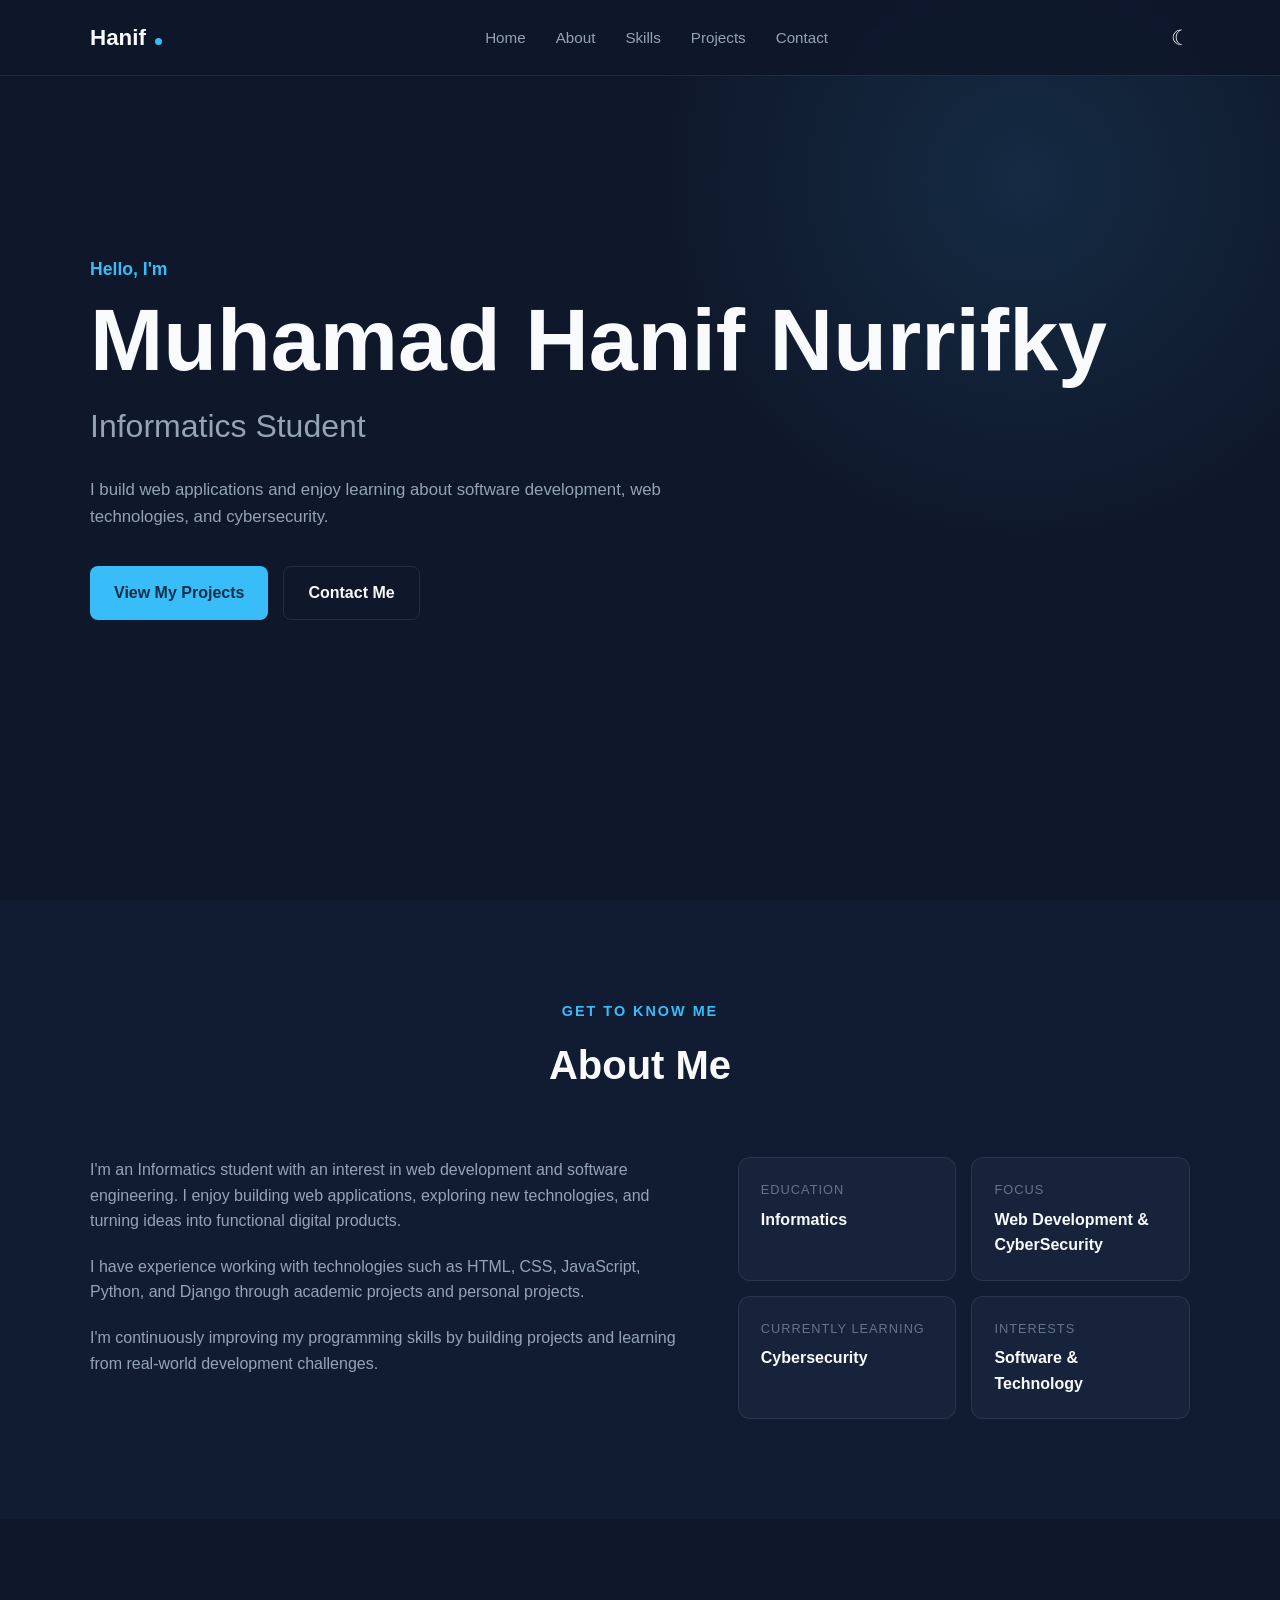
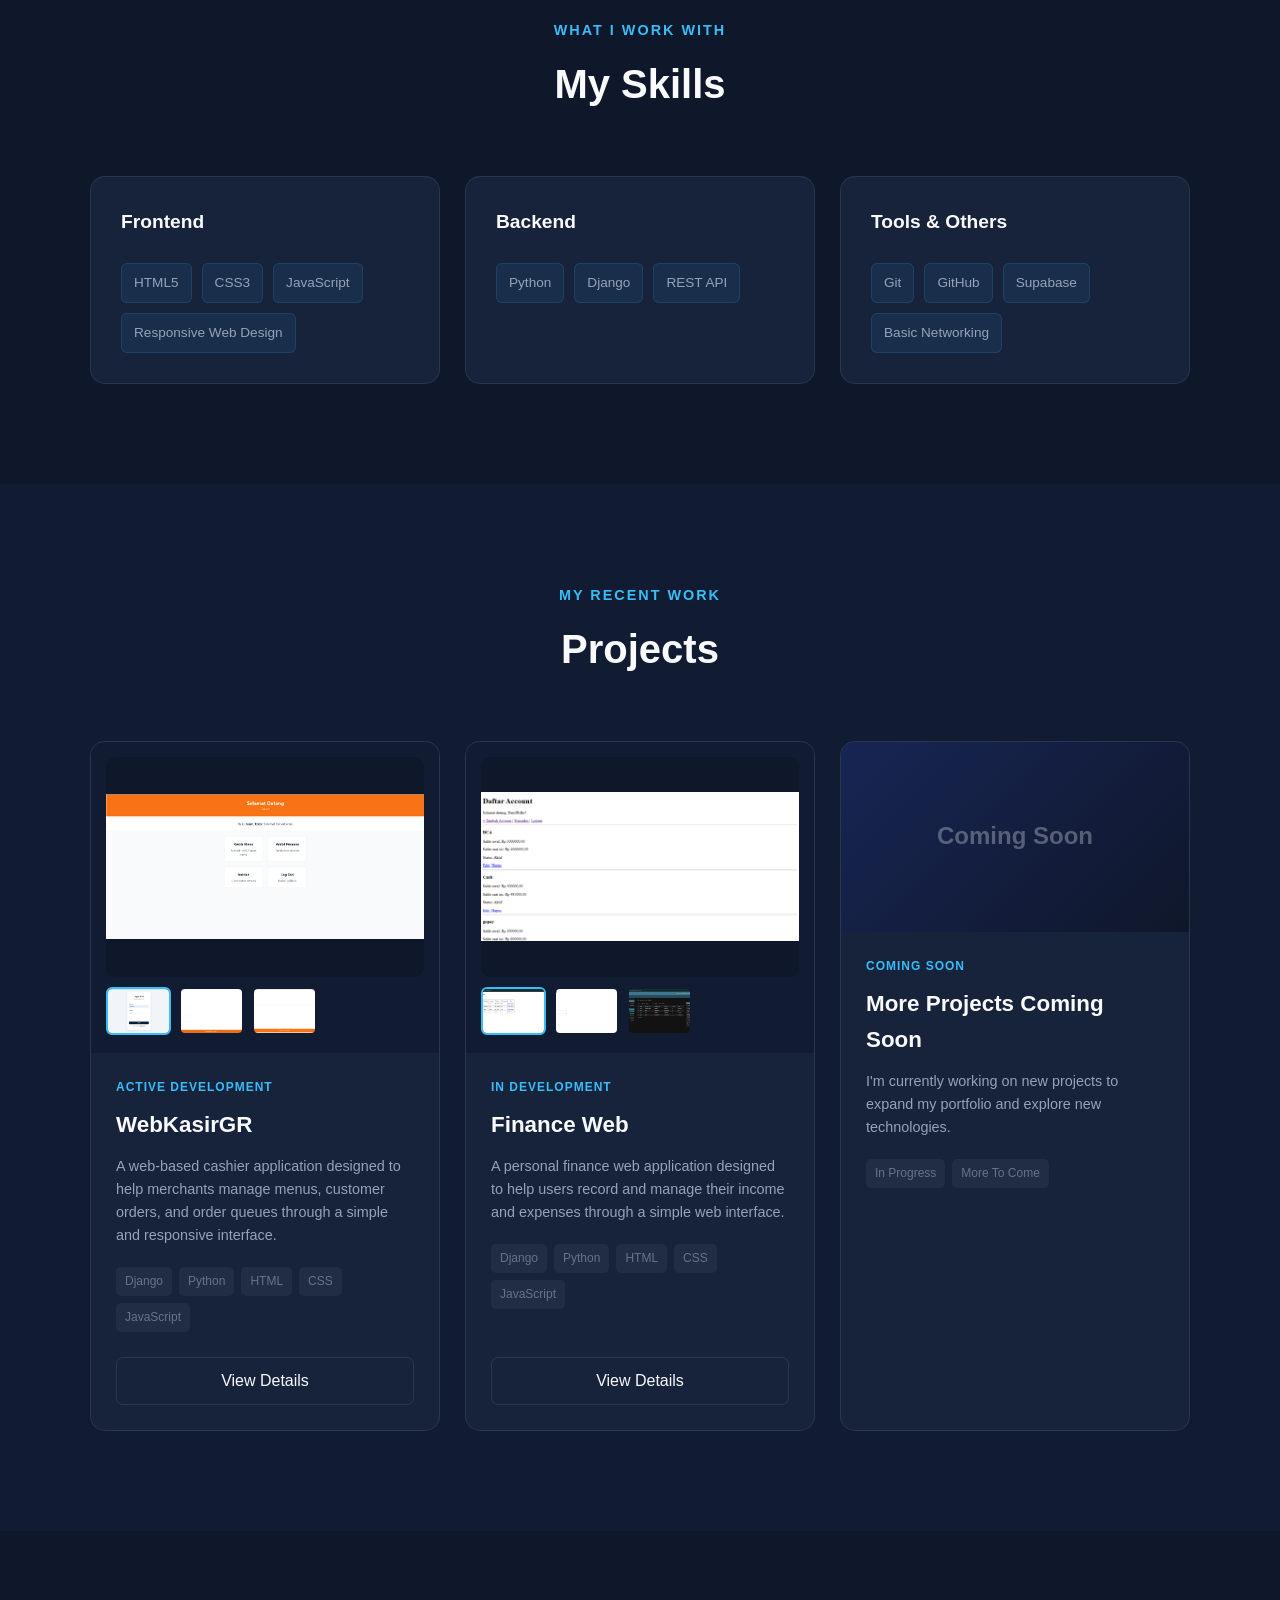
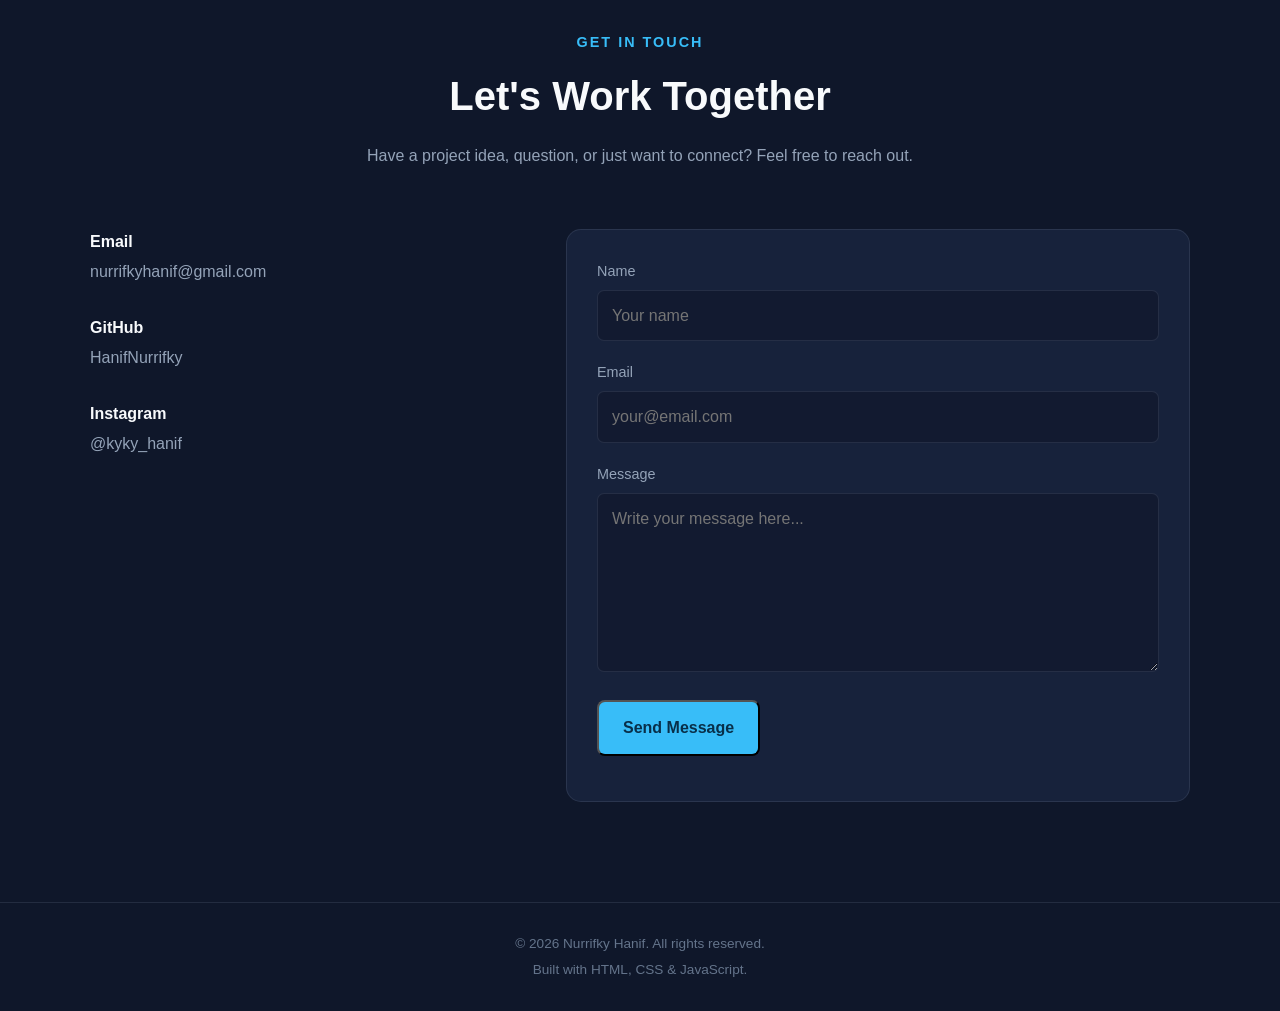
==== index.html @ 4ddeeb3b "Initial Portofolio Website" ====
<!DOCTYPE html>
<html lang="en">
<head>
    <meta charset="UTF-8">
    <meta name="viewport" content="width=device-width, initial-scale=1.0">

    <meta name="description" content="Muhamad Hanif Nurrifky W - Informatics Student and Web Developer Portfolio">

    <title>Muhamad Hanif Nurrifky W | IT Student</title>

    <!-- CSS -->
    <link rel="stylesheet" href="css/style.css">
</head>

<body>

    <!-- ==================== NAVBAR ==================== -->
    <header class="header">
        <nav class="navbar">

            <a href="#home" class="logo">
                Hanif
            </a>

            <button class="menu-toggle" id="menu-toggle" aria-label="Toggle navigation">
                ☰
            </button>

            <ul class="nav-menu" id="nav-menu">
                <li>
                    <a href="#home" class="nav-link">Home</a>
                </li>

                <li>
                    <a href="#about" class="nav-link">About</a>
                </li>

                <li>
                    <a href="#skills" class="nav-link">Skills</a>
                </li>

                <li>
                    <a href="#projects" class="nav-link">Projects</a>
                </li>

                <li>
                    <a href="#contact" class="nav-link">Contact</a>
                </li>
            </ul>

            <button class="theme-toggle" id="theme-toggle" aria-label="Toggle dark mode">
                ☾
            </button>

        </nav>
    </header>


    <!-- ==================== MAIN CONTENT ==================== -->
    <main>

        <!-- ==================== HOME ==================== -->
        <section id="home" class="hero section">

            <div class="hero-content">

                <p class="hero-greeting">
                    Hello, I'm
                </p>

                <h1>
                    Muhamad Hanif Nurrifky 
                </h1>

                <h2>
                    Informatics Student
                </h2>

                <p class="hero-description">
                    I build web applications and enjoy learning about
                    software development, web technologies, and cybersecurity.
                </p>

                <div class="hero-buttons">
                    <a href="#projects" class="btn btn-primary">
                        View My Projects
                    </a>

                    <a href="#contact" class="btn btn-secondary">
                        Contact Me
                    </a>
                </div>

            </div>

        </section>


        <!-- ==================== ABOUT ==================== -->
        <section id="about" class="about section">

            <div class="container">

                <div class="section-heading">
                    <p class="section-label">
                        Get To Know Me
                    </p>

                    <h2>
                        About Me
                    </h2>
                </div>

                <div class="about-content">

                    <div class="about-text">

                        <p>
                            I'm an Informatics student with an interest in
                            web development and software engineering.
                            I enjoy building web applications, exploring
                            new technologies, and turning ideas into
                            functional digital products.
                        </p>

                        <p>
                            I have experience working with technologies
                            such as HTML, CSS, JavaScript, Python, and
                            Django through academic projects and personal
                            projects.
                        </p>

                        <p>
                            I'm continuously improving my programming
                            skills by building projects and learning
                            from real-world development challenges.
                        </p>

                    </div>


                    <div class="about-info">

                        <div class="info-card">
                            <span class="info-title">
                                Education
                            </span>

                            <span class="info-value">
                                Informatics
                            </span>
                        </div>


                        <div class="info-card">
                            <span class="info-title">
                                Focus
                            </span>

                            <span class="info-value">
                                Web Development & CyberSecurity
                            </span>
                        </div>


                        <div class="info-card">
                            <span class="info-title">
                                Currently Learning
                            </span>

                            <span class="info-value">
                                Cybersecurity
                            </span>
                        </div>


                        <div class="info-card">
                            <span class="info-title">
                                Interests
                            </span>

                            <span class="info-value">
                                Software & Technology
                            </span>
                        </div>

                    </div>

                </div>

            </div>

        </section>


        <!-- ==================== SKILLS ==================== -->
        <section id="skills" class="skills section">

            <div class="container">

                <div class="section-heading">
                    <p class="section-label">
                        What I Work With
                    </p>

                    <h2>
                        My Skills
                    </h2>
                </div>


                <div class="skills-container">

                    <!-- Frontend -->
                    <div class="skill-category">

                        <h3>
                            Frontend
                        </h3>

                        <div class="skill-list">

                            <span class="skill-item">
                                HTML5
                            </span>

                            <span class="skill-item">
                                CSS3
                            </span>

                            <span class="skill-item">
                                JavaScript
                            </span>

                            <span class="skill-item">
                                Responsive Web Design
                            </span>

                        </div>

                    </div>


                    <!-- Backend -->
                    <div class="skill-category">

                        <h3>
                            Backend
                        </h3>

                        <div class="skill-list">

                            <span class="skill-item">
                                Python
                            </span>

                            <span class="skill-item">
                                Django
                            </span>

                            <span class="skill-item">
                                REST API
                            </span>

                        </div>

                    </div>


                    <!-- Tools -->
                    <div class="skill-category">

                        <h3>
                            Tools & Others
                        </h3>

                        <div class="skill-list">

                            <span class="skill-item">
                                Git
                            </span>

                            <span class="skill-item">
                                GitHub
                            </span>

                            <span class="skill-item">
                                Supabase
                            </span>

                            <span class="skill-item">
                                Basic Networking
                            </span>

                        </div>

                    </div>

                </div>

            </div>

        </section>


        <!-- ==================== PROJECTS ==================== -->
        <section id="projects" class="projects section">

            <div class="container">

                <div class="section-heading">
                    <p class="section-label">
                        My Recent Work
                    </p>

                    <h2>
                        Projects
                    </h2>
                </div>


                <div class="projects-grid">


                    <!-- Project 1 -->
                    <article class="project-card">

                       <div class="project-gallery">

                            <div class="gallery-main">
                                <img
                                    src="assets/WebKasir1.png"
                                    alt="WebKasirGR screenshot"
                                >
                            </div>

                            <div class="gallery-thumbnails">

                                <button
                                    class="gallery-thumb active"
                                    data-image="assets/WebKasir2.png"
                                    data-alt="WebKasirGR screenshot 1"
                                >
                                    <img
                                        src="assets/WebKasir2.png"
                                        alt="WebKasirGR screenshot 2"
                                    >
                                </button>

                                <button
                                    class="gallery-thumb"
                                    data-image="assets/WebKasir3.png"
                                    data-alt="WebKasirGR screenshot 2"
                                >
                                    <img
                                        src="assets/WebKasir3.png"
                                        alt="WebKasirGR screenshot 2"
                                    >
                                </button>

                                <button
                                    class="gallery-thumb"
                                    data-image="assets/WebKasir4.png"
                                    data-alt="WebKasirGR screenshot 3"
                                >
                                    <img
                                        src="assets/WebKasir4.png"
                                        alt="WebKasirGR screenshot 3"
                                    >
                                </button>


                            </div>

                        </div>

                        <div class="project-content">

                            <span class="project-status">
                                Active Development
                            </span>

                            <h3>
                                WebKasirGR
                            </h3>

                            <p>
                                A web-based cashier application designed
                                to help merchants manage menus, customer
                                orders, and order queues through a simple
                                and responsive interface.
                            </p>

                            <div class="project-tech">

                                <span>Django</span>
                                <span>Python</span>
                                <span>HTML</span>
                                <span>CSS</span>
                                <span>JavaScript</span>

                            </div>

                            <button
                                class="project-button"
                                data-project="webkasir">
                                View Details
                            </button>

                        </div>

                    </article>


                    <!-- Project 2 -->
                    <article class="project-card">

                        <div class="project-gallery">

                            <div class="gallery-main">
                                <img
                                    src="assets/Finance1.png"
                                    alt="Finance Web screenshot"
                                >
                            </div>

                            <div class="gallery-thumbnails">

                                <button
                                    class="gallery-thumb active"
                                    data-image="assets/Finance2.png"
                                    data-alt="Finance Web screenshot 1"
                                >
                                    <img
                                        src="assets/Finance2.png"
                                        alt="Finance Web screenshot 1"
                                    >
                                </button>

                                <button
                                    class="gallery-thumb"
                                    data-image="assets/Finance3.png"
                                    data-alt="Finance Web screenshot 2"
                                >
                                    <img
                                        src="assets/Finance3.png"
                                        alt="Finance Web screenshot 2"
                                    >
                                </button>

                                <button
                                    class="gallery-thumb"
                                    data-image="assets/Finance4.png"
                                    data-alt="Finance Web screenshot 3"
                                >
                                    <img
                                        src="assets/Finance4.png"
                                        alt="Finance Web screenshot 3"
                                    >
                                </button>

                            </div>

                        </div>

                        <div class="project-content">

                            <span class="project-status">
                                In Development
                            </span>

                            <h3>
                                Finance Web
                            </h3>

                            <p>
                                A personal finance web application
                                designed to help users record and manage
                                their income and expenses through a
                                simple web interface.
                            </p>

                            <div class="project-tech">

                                <span>Django</span>
                                <span>Python</span>
                                <span>HTML</span>
                                <span>CSS</span>
                                <span>JavaScript</span>

                            </div>

                            <button
                                class="project-button"
                                data-project="finance">
                                View Details
                            </button>

                        </div>

                    </article>


                   <article class="project-card coming-soon-card">
                    <div class="project-image">
                        <div class="project-placeholder">Coming Soon</div>
                    </div>

                    <div class="project-content">
                        <span class="project-status">Coming Soon</span>

                        <h3>More Projects Coming Soon</h3>

                        <p>
                            I'm currently working on new projects to expand my portfolio
                            and explore new technologies.
                        </p>

                        <div class="project-tech">
                            <span>In Progress</span>
                            <span>More To Come</span>
                        </div>
                    </div>
                </article>

                </div>

            </div>

        </section>


        <!-- ==================== CONTACT ==================== -->
        <section id="contact" class="contact section">

            <div class="container">

                <div class="section-heading">
                    <p class="section-label">
                        Get In Touch
                    </p>

                    <h2>
                        Let's Work Together
                    </h2>

                    <p>
                        Have a project idea, question, or just want
                        to connect? Feel free to reach out.
                    </p>
                </div>


                <div class="contact-content">

                    <!-- Contact Information -->
                    <div class="contact-info">

                        <div class="contact-item">

                            <h3>
                                Email
                            </h3>

                            <a href="nurrifkyhanif@gmail.com">
                                nurrifkyhanif@gmail.com
                            </a>

                        </div>


                        <div class="contact-item">

                            <h3>
                                GitHub
                            </h3>

                            <a
                                href="https://github.com/HanifNurrifky?tab=repositories"
                                target="_blank"
                                rel="noopener noreferrer">
                                HanifNurrifky
                            </a>

                        </div>


                        <div class="contact-item">

                            <h3>
                                Instagram
                            </h3>

                            <a
                                href="#"
                                target="_blank"
                                rel="noopener noreferrer">
                                @kyky_hanif
                            </a>

                        </div>

                    </div>


                    <!-- Contact Form -->
                    <form class="contact-form" id="contact-form">

                        <div class="form-group">

                            <label for="name">
                                Name
                            </label>

                            <input
                                type="text"
                                id="name"
                                name="name"
                                placeholder="Your name">

                        </div>


                        <div class="form-group">

                            <label for="email">
                                Email
                            </label>

                            <input
                                type="email"
                                id="email"
                                name="email"
                                placeholder="your@email.com">

                        </div>


                        <div class="form-group">

                            <label for="message">
                                Message
                            </label>

                            <textarea
                                id="message"
                                name="message"
                                rows="6"
                                placeholder="Write your message here..."></textarea>

                        </div>


                        <button
                            type="submit"
                            class="btn btn-primary">
                            Send Message
                        </button>

                        <p
                            class="form-message"
                            id="form-message">
                        </p>

                    </form>

                </div>

            </div>

        </section>

    </main>


    <!-- ==================== FOOTER ==================== -->
    <footer class="footer">

        <div class="container">

            <p>
                © 2026 Nurrifky Hanif. All rights reserved.
            </p>

            <p>
                Built with HTML, CSS & JavaScript.
            </p>

        </div>

    </footer>


    <!-- ==================== PROJECT MODAL ==================== -->

    <div
        class="modal"
        id="project-modal"
        aria-hidden="true">

        <div class="modal-content">

            <button
                class="modal-close"
                id="modal-close"
                aria-label="Close modal">
                &times;
            </button>

            <h2 id="modal-title">
                Project Title
            </h2>

            <p id="modal-description">
                Project description.
            </p>

            <div id="modal-features">

            </div>

            <div
                class="modal-tech"
                id="modal-tech">
            </div>

            <div
                class="modal-links"
                id="modal-links">
            </div>

        </div>

    </div>


    <!-- JavaScript -->
    <script src="js/script.js"></script>

</body>
</html>
---- css/style.css ----
/* =========================================================
   RESET & VARIABLES
   ========================================================= */

:root {
    --bg-color: #0f172a;
    --bg-secondary: #111c33;
    --card-color: #17223b;

    --text-primary: #f8fafc;
    --text-secondary: #94a3b8;
    --text-muted: #64748b;

    --accent-color: #38bdf8;
    --accent-hover: #0ea5e9;

    --border-color: rgba(148, 163, 184, 0.15);

    --max-width: 1100px;

    --transition: 0.3s ease;
}


/* =========================================================
   BASIC RESET
   ========================================================= */

* {
    margin: 0;
    padding: 0;
    box-sizing: border-box;
}

html {
    scroll-behavior: smooth;
}

body {
    font-family: Arial, Helvetica, sans-serif;
    background-color: var(--bg-color);
    color: var(--text-primary);
    line-height: 1.6;
    overflow-x: hidden;
}

a {
    text-decoration: none;
    color: inherit;
}

ul {
    list-style: none;
}

button,
input,
textarea {
    font: inherit;
}


/* =========================================================
   REUSABLE CLASSES
   ========================================================= */

.container {
    width: 90%;
    max-width: var(--max-width);
    margin: 0 auto;
}

.section {
    padding: 100px 0;
}

.section-heading {
    text-align: center;
    margin-bottom: 60px;
}

.section-label {
    color: var(--accent-color);
    font-size: 0.9rem;
    font-weight: 600;
    text-transform: uppercase;
    letter-spacing: 2px;
    margin-bottom: 10px;
}

.section-heading h2 {
    font-size: 2.5rem;
    margin-bottom: 15px;
}

.section-heading > p:last-child {
    max-width: 650px;
    margin: 0 auto;
    color: var(--text-secondary);
}


/* =========================================================
   NAVBAR
   ========================================================= */

.header {
    position: fixed;
    top: 0;
    left: 0;
    width: 100%;
    z-index: 1000;

    background-color: rgba(15, 23, 42, 0.85);
    backdrop-filter: blur(12px);

    border-bottom: 1px solid var(--border-color);
}

.navbar {
    width: 90%;
    max-width: var(--max-width);
    height: 75px;
    margin: 0 auto;

    display: flex;
    align-items: center;
    justify-content: space-between;
}

.logo {
    font-size: 1.4rem;
    font-weight: 700;
    color: var(--text-primary);
}

.logo::after {
    content: "";
    display: inline-block;

    width: 7px;
    height: 7px;

    margin-left: 3px;

    background-color: var(--accent-color);
    border-radius: 50%;
}

.nav-menu {
    display: flex;
    align-items: center;
    gap: 30px;
}

.nav-link {
    color: var(--text-secondary);
    font-size: 0.95rem;
    transition: var(--transition);
}

.nav-link:hover {
    color: var(--accent-color);
}

.menu-toggle,
.theme-toggle {
    border: none;
    background: none;
    color: var(--text-primary);
    cursor: pointer;
}

.menu-toggle {
    display: none;
    font-size: 1.5rem;
}

.theme-toggle {
    font-size: 1.3rem;
    margin-left: 20px;
}


/* =========================================================
   HERO
   ========================================================= */

.hero {
    min-height: 100vh;

    display: flex;
    align-items: center;

    padding-top: 75px;

    background:
        radial-gradient(
            circle at 80% 20%,
            rgba(56, 189, 248, 0.12),
            transparent 30%
        );
}

.hero-content {
    width: 90%;
    max-width: var(--max-width);
    margin: 0 auto;
}

.hero-greeting {
    color: var(--accent-color);
    font-size: 1.1rem;
    font-weight: 600;
    margin-bottom: 10px;
}

.hero h1 {
    font-size: clamp(3rem, 8vw, 5.5rem);
    line-height: 1.05;
    margin-bottom: 15px;
}

.hero h2 {
    color: var(--text-secondary);
    font-size: clamp(1.3rem, 3vw, 2rem);
    font-weight: 500;
    margin-bottom: 25px;
}

.hero-description {
    max-width: 650px;
    color: var(--text-secondary);
    font-size: 1.05rem;
    margin-bottom: 35px;
}

.hero-buttons {
    display: flex;
    gap: 15px;
    flex-wrap: wrap;
}


/* =========================================================
   BUTTONS
   ========================================================= */

.btn {
    display: inline-flex;
    align-items: center;
    justify-content: center;

    padding: 13px 24px;

    border-radius: 8px;

    font-weight: 600;

    transition:
        transform var(--transition),
        background-color var(--transition),
        border-color var(--transition);
}

.btn:hover {
    transform: translateY(-3px);
}

.btn-primary {
    background-color: var(--accent-color);
    color: #082f49;
}

.btn-primary:hover {
    background-color: var(--accent-hover);
}

.btn-secondary {
    border: 1px solid var(--border-color);
    color: var(--text-primary);
}

.btn-secondary:hover {
    border-color: var(--accent-color);
    color: var(--accent-color);
}


/* =========================================================
   ABOUT
   ========================================================= */

.about {
    background-color: var(--bg-secondary);
}

.about-content {
    display: grid;
    grid-template-columns: 1.3fr 1fr;
    gap: 60px;
    align-items: start;
}

.about-text {
    color: var(--text-secondary);
}

.about-text p {
    margin-bottom: 20px;
}

.about-info {
    display: grid;
    grid-template-columns: repeat(2, 1fr);
    gap: 15px;
}

.info-card {
    padding: 22px;

    background-color: var(--card-color);
    border: 1px solid var(--border-color);
    border-radius: 12px;

    transition: var(--transition);
}

.info-card:hover {
    transform: translateY(-4px);
    border-color: rgba(56, 189, 248, 0.4);
}

.info-title {
    display: block;

    color: var(--text-muted);
    font-size: 0.8rem;

    text-transform: uppercase;
    letter-spacing: 1px;

    margin-bottom: 6px;
}

.info-value {
    color: var(--text-primary);
    font-weight: 600;
}


/* =========================================================
   SKILLS
   ========================================================= */

.skills-container {
    display: grid;
    grid-template-columns: repeat(3, 1fr);
    gap: 25px;
}

.skill-category {
    padding: 30px;

    background-color: var(--card-color);
    border: 1px solid var(--border-color);
    border-radius: 15px;

    transition: var(--transition);
}

.skill-category:hover {
    transform: translateY(-5px);
    border-color: rgba(56, 189, 248, 0.4);
}

.skill-category h3 {
    font-size: 1.2rem;
    margin-bottom: 25px;
}

.skill-list {
    display: flex;
    flex-wrap: wrap;
    gap: 10px;
}

.skill-item {
    padding: 8px 12px;

    background-color: rgba(56, 189, 248, 0.08);

    border: 1px solid rgba(56, 189, 248, 0.15);
    border-radius: 6px;

    color: var(--text-secondary);
    font-size: 0.85rem;
}


/* =========================================================
   PROJECTS
   ========================================================= */

.projects {
    background-color: var(--bg-secondary);
}

.projects-grid {
    display: grid;
    grid-template-columns: repeat(3, 1fr);
    gap: 25px;
}

.project-card {
    display: flex;
    flex-direction: column;

    overflow: hidden;

    background-color: var(--card-color);
    border: 1px solid var(--border-color);
    border-radius: 15px;

    transition: transform var(--transition),
                border-color var(--transition),
                box-shadow var(--transition);
}

.project-card:hover {
    transform: translateY(-7px);

    border-color: rgba(56, 189, 248, 0.4);

    box-shadow:
        0 15px 40px rgba(0, 0, 0, 0.2);
}


/* Project image */

.project-image {
    height: 190px;

    display: flex;
    align-items: center;
    justify-content: center;

    background:
        linear-gradient(
            135deg,
            #172554,
            #0f172a
        );
}

.project-placeholder {
    color: rgba(248, 250, 252, 0.3);

    font-size: 1.5rem;
    font-weight: 700;
}


/* Project content */

.project-content {
    display: flex;
    flex-direction: column;

    flex: 1;

    padding: 25px;
}

.project-status {
    display: inline-block;

    color: var(--accent-color);

    font-size: 0.75rem;
    font-weight: 600;

    text-transform: uppercase;
    letter-spacing: 1px;

    margin-bottom: 10px;
}

.project-content h3 {
    font-size: 1.4rem;
    margin-bottom: 12px;
}

.project-content p {
    color: var(--text-secondary);
    font-size: 0.9rem;

    margin-bottom: 20px;
}

.project-tech {
    display: flex;
    flex-wrap: wrap;
    gap: 7px;

    margin-bottom: 25px;
}

.project-tech span {
    padding: 5px 9px;

    background-color: rgba(148, 163, 184, 0.08);

    border-radius: 5px;

    color: var(--text-muted);

    font-size: 0.75rem;
}

.project-button {
    margin-top: auto;

    padding: 10px 15px;

    border: 1px solid var(--border-color);
    border-radius: 7px;

    background-color: transparent;
    color: var(--text-primary);

    cursor: pointer;

    transition: var(--transition);
}

.project-button:hover {
    background-color: var(--accent-color);
    border-color: var(--accent-color);
    color: #082f49;
}


/* =========================================================
   CONTACT
   ========================================================= */

.contact-content {
    display: grid;
    grid-template-columns: 0.8fr 1.2fr;
    gap: 60px;

    align-items: start;
}

.contact-info {
    display: flex;
    flex-direction: column;
    gap: 30px;
}

.contact-item h3 {
    font-size: 1rem;
    margin-bottom: 5px;
}

.contact-item a {
    color: var(--text-secondary);
    transition: var(--transition);
}

.contact-item a:hover {
    color: var(--accent-color);
}


/* Contact form */

.contact-form {
    padding: 30px;

    background-color: var(--card-color);
    border: 1px solid var(--border-color);
    border-radius: 15px;
}

.form-group {
    margin-bottom: 20px;
}

.form-group label {
    display: block;

    margin-bottom: 7px;

    color: var(--text-secondary);

    font-size: 0.9rem;
}

.form-group input,
.form-group textarea {
    width: 100%;

    padding: 12px 14px;

    border: 1px solid var(--border-color);
    border-radius: 7px;

    outline: none;

    background-color: rgba(15, 23, 42, 0.6);
    color: var(--text-primary);

    transition: var(--transition);
}

.form-group textarea {
    resize: vertical;
}

.form-group input:focus,
.form-group textarea:focus {
    border-color: var(--accent-color);
    box-shadow:
        0 0 0 3px rgba(56, 189, 248, 0.08);
}

.form-message {
    margin-top: 15px;

    font-size: 0.9rem;
}


/* =========================================================
   FOOTER
   ========================================================= */

.footer {
    padding: 30px 0;

    border-top: 1px solid var(--border-color);

    text-align: center;

    color: var(--text-muted);

    font-size: 0.85rem;
}

.footer p:first-child {
    margin-bottom: 5px;
}


/* =========================================================
   PROJECT MODAL
   ========================================================= */

.modal {
    position: fixed;

    inset: 0;

    z-index: 2000;

    display: none;

    align-items: center;
    justify-content: center;

    padding: 20px;

    background-color: rgba(2, 6, 23, 0.8);

    backdrop-filter: blur(8px);
}

.modal.active {
    display: flex;
}

.modal-content {
    position: relative;

    width: 100%;
    max-width: 650px;

    max-height: 90vh;

    overflow-y: auto;

    padding: 40px;

    background-color: var(--card-color);

    border: 1px solid var(--border-color);
    border-radius: 15px;

    box-shadow:
        0 25px 60px rgba(0, 0, 0, 0.4);
}

.modal-close {
    position: absolute;

    top: 15px;
    right: 20px;

    border: none;
    background: none;

    color: var(--text-secondary);

    font-size: 1.8rem;

    cursor: pointer;

    transition: var(--transition);
}

.modal-close:hover {
    color: var(--accent-color);
}

.modal-content h2 {
    margin-bottom: 15px;
}

.modal-content p {
    color: var(--text-secondary);
    margin-bottom: 20px;
}

.modal-tech {
    display: flex;
    flex-wrap: wrap;
    gap: 8px;

    margin: 20px 0;
}

.modal-tech span {
    padding: 6px 10px;

    background-color: rgba(56, 189, 248, 0.08);

    border: 1px solid rgba(56, 189, 248, 0.15);

    border-radius: 5px;

    color: var(--text-secondary);

    font-size: 0.8rem;
}

.modal-links {
    display: flex;
    gap: 10px;

    margin-top: 25px;
}


/* =========================================================
   TABLET
   ========================================================= */

@media (max-width: 900px) {

    .projects-grid {
        grid-template-columns: repeat(2, 1fr);
    }

    .skills-container {
        grid-template-columns: 1fr;
    }

    .about-content {
        grid-template-columns: 1fr;
    }

    .contact-content {
        grid-template-columns: 1fr;
    }

}


/* =========================================================
   MOBILE
   ========================================================= */

@media (max-width: 700px) {

    .section {
        padding: 80px 0;
    }

    .section-heading {
        margin-bottom: 40px;
    }

    .section-heading h2 {
        font-size: 2rem;
    }


    /* Navbar */

    .navbar {
        height: 65px;
    }

    .menu-toggle {
        display: block;

        order: 2;
    }

    .theme-toggle {
        order: 3;

        margin-left: 10px;
    }

    .nav-menu {
        position: absolute;

        top: 65px;
        left: 0;

        width: 100%;

        display: none;
        flex-direction: column;

        padding: 25px;

        background-color: var(--bg-color);

        border-bottom: 1px solid var(--border-color);
    }

    .nav-menu.active {
        display: flex;
    }


    /* Hero */

    .hero {
        min-height: 90vh;
    }

    .hero h1 {
        font-size: 3rem;
    }

    .hero h2 {
        font-size: 1.3rem;
    }

    .hero-buttons {
        flex-direction: column;

        align-items: stretch;
    }

    .btn {
        width: 100%;
    }


    /* About */

    .about-info {
        grid-template-columns: 1fr;
    }


    /* Projects */

    .projects-grid {
        grid-template-columns: 1fr;
    }


    /* Contact */

    .contact-form {
        padding: 22px;
    }


    /* Modal */

    .modal-content {
        padding: 30px 20px;
    }

}


/* ==========================================
   LIGHT MODE
========================================== */

body.light-mode {
    --bg-color: #f8fafc;
    --bg-secondary: #e2e8f0;
    --card-color: #ffffff;

    --text-primary: #0f172a;
    --text-secondary: #475569;
    --text-muted: #64748b;

    --accent-color: #0284c7;
    --accent-hover: #0369a1;

    --border-color: rgba(15, 23, 42, 0.12);

    background-color: var(--bg-color);
    color: var(--text-primary);
}


/* Background sections */

body.light-mode .about,
body.light-mode .skills,
body.light-mode .projects,
body.light-mode .contact {
    background-color: var(--bg-color);
}


/* Navbar */

body.light-mode .header {
    background-color: rgba(248, 250, 252, 0.9);
}


/* Cards */

body.light-mode .info-card,
body.light-mode .skill-category,
body.light-mode .project-card {
    background-color: var(--card-color);
}


/* Form */

body.light-mode input,
body.light-mode textarea {
    background-color: #ffffff;
    color: var(--text-primary);
}


/* Footer */

body.light-mode .footer {
    background-color: #e2e8f0;
}

/* ==========================================
   PROJECT IMAGE GALLERY
   ========================================== */

.project-gallery {
    background-color: var(--bg-secondary);
    padding: 15px;
}


/* Main Image */

.gallery-main {
    width: 100%;
    height: 220px;
    overflow: hidden;
    border-radius: 10px;
    background-color: var(--bg-color);
}

.gallery-main img {
    width: 100%;
    height: 100%;
    object-fit: contain;
    display: block;
    transition: transform 0.3s ease;
}

.gallery-main:hover img {
    transform: scale(1.03);
}


/* Thumbnails */

.gallery-thumbnails {
    display: flex;
    gap: 8px;
    margin-top: 10px;
    overflow-x: auto;
    padding-bottom: 3px;
}

.gallery-thumb {
    width: 65px;
    height: 48px;
    padding: 0;
    border: 2px solid transparent;
    border-radius: 6px;
    overflow: hidden;
    background: none;
    cursor: pointer;
    flex-shrink: 0;
    transition: 0.3s ease;
}

.gallery-thumb img {
    width: 100%;
    height: 100%;
    object-fit: cover;
    display: block;
}

.gallery-thumb:hover {
    border-color: var(--accent-color);
}

.gallery-thumb.active {
    border-color: var(--accent-color);
}
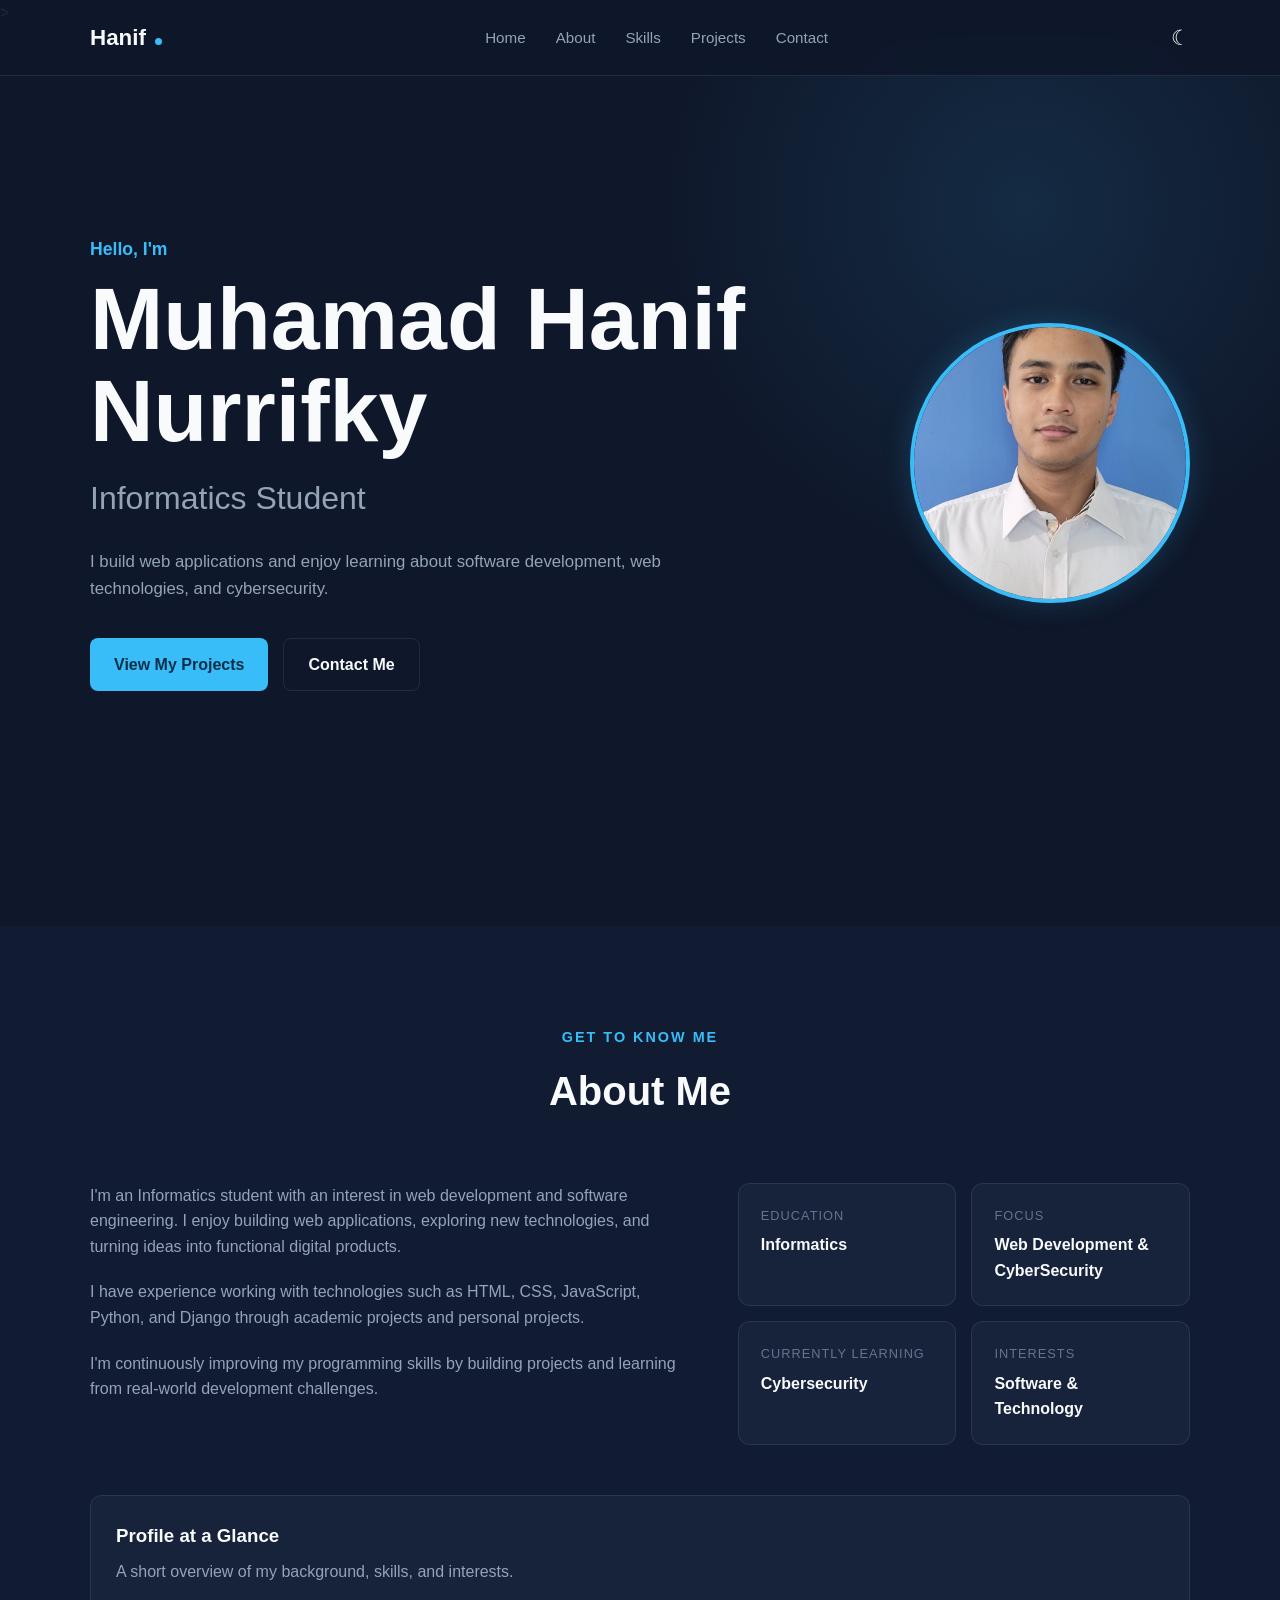
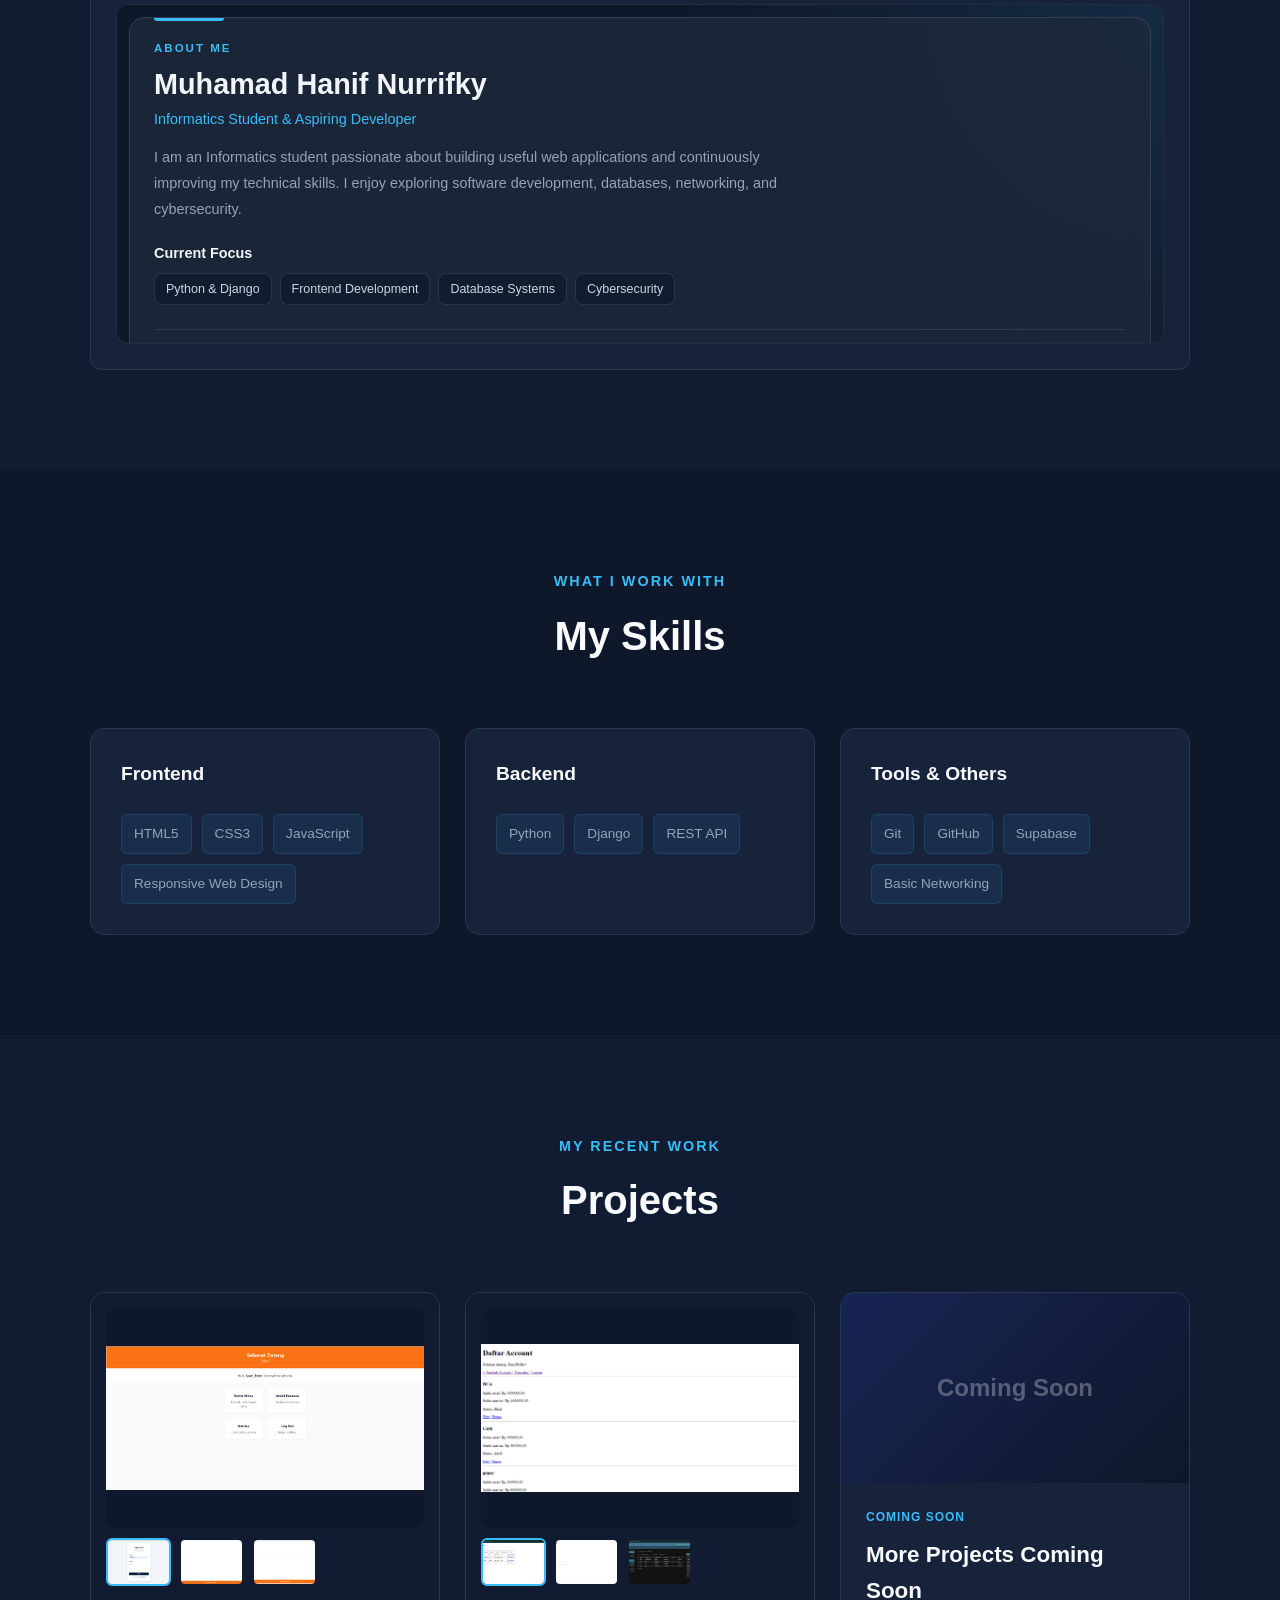
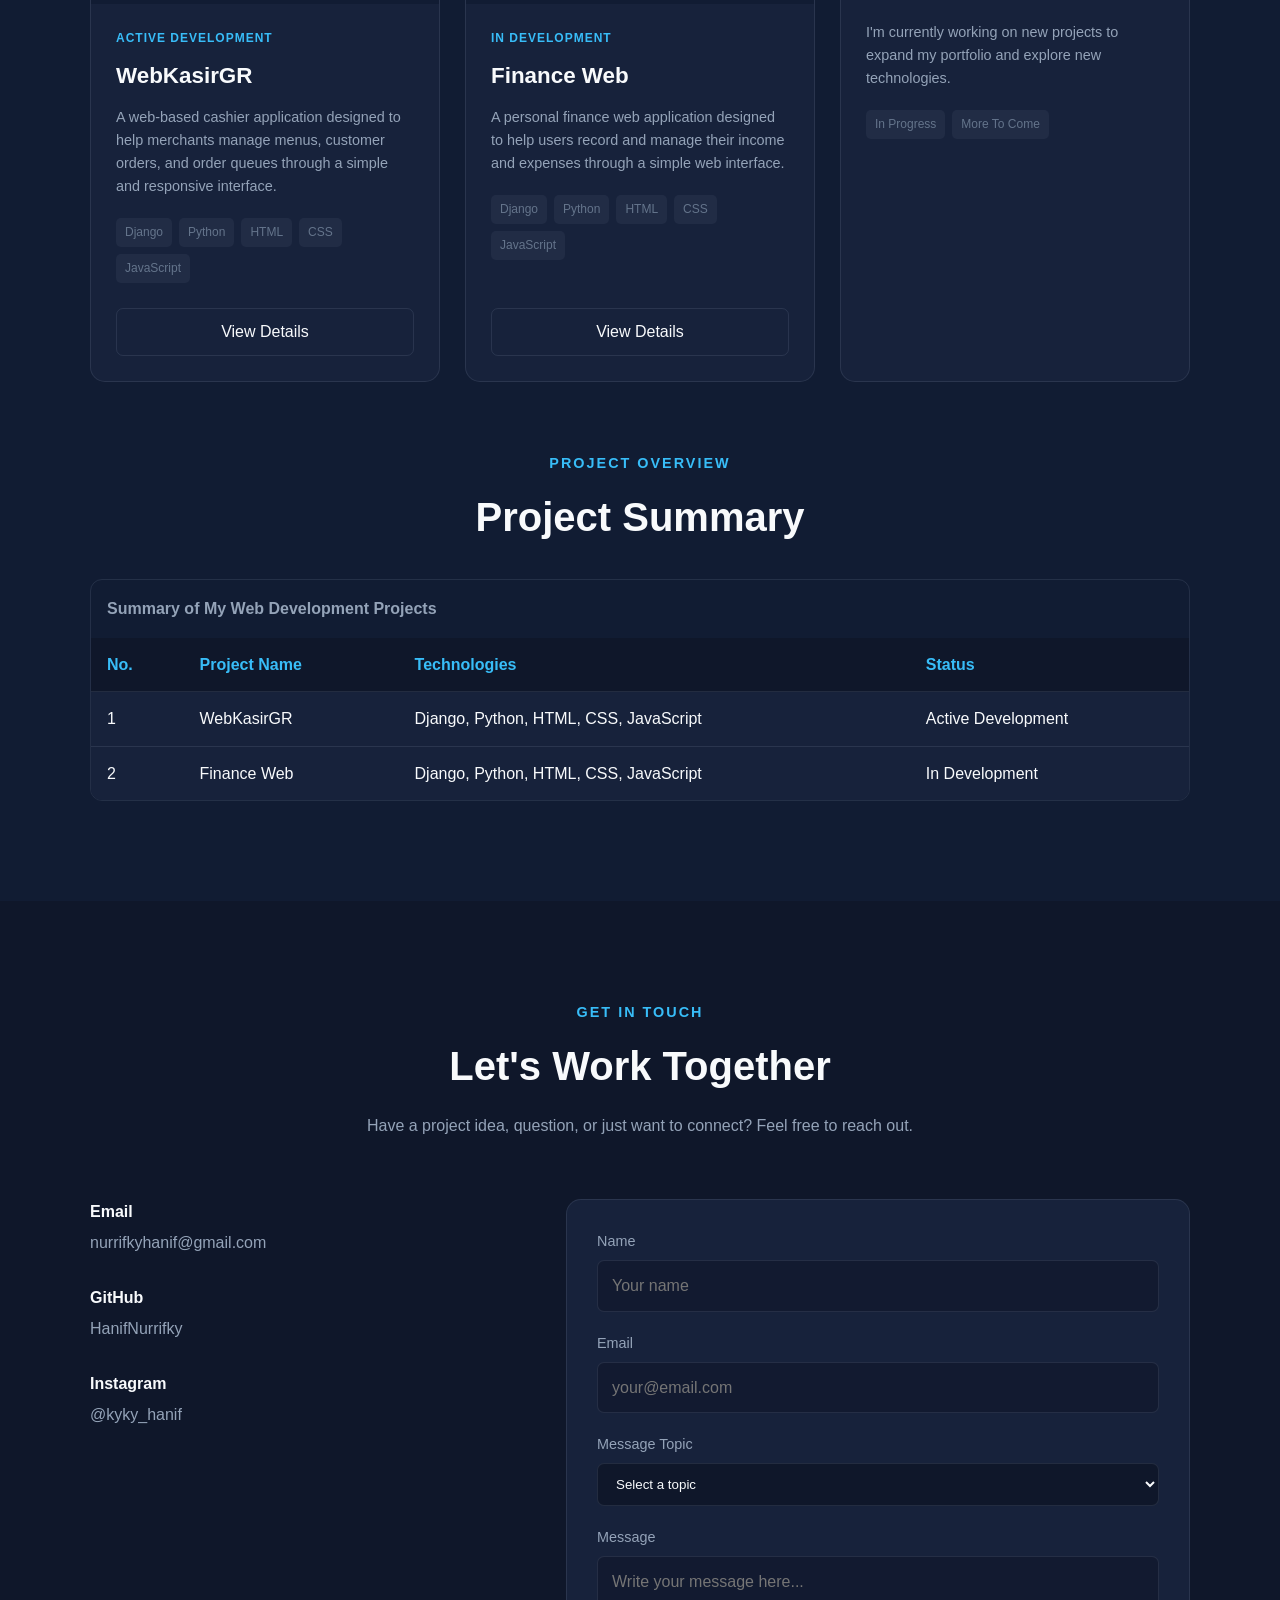
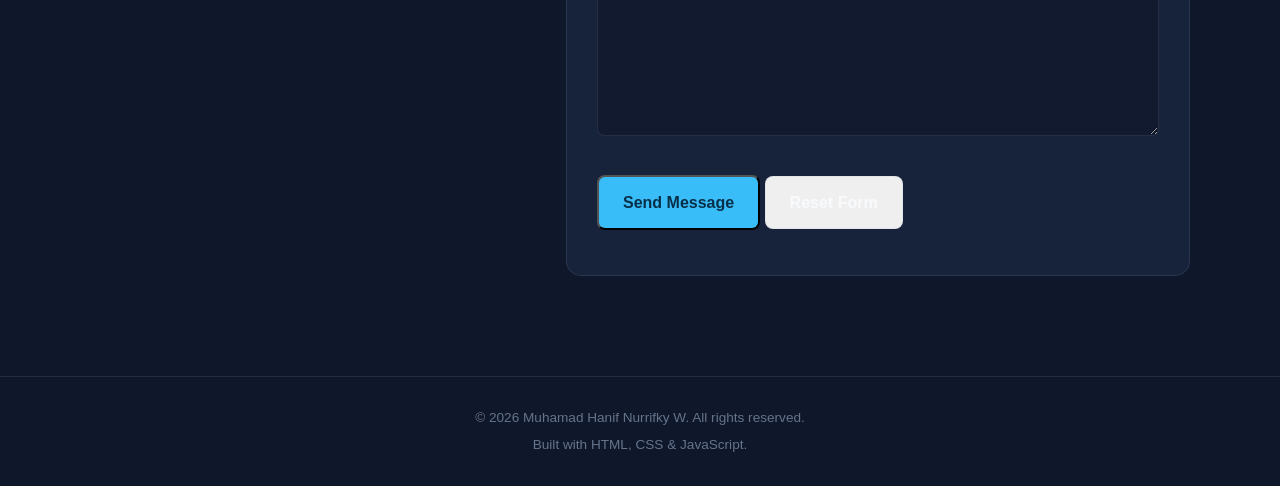
==== commit 99086ceb: "Add table, iframe, hyperlink, and week 2 course material to web" ====
--- a/index.html
+++ b/index.html
@@ -6,6 +6,10 @@
 
     <meta name="description" content="Muhamad Hanif Nurrifky W - Informatics Student and Web Developer Portfolio">
 
+    <!--Meta tag untuk informasi penulis dan kata kunci halaman-->>
+    <meta name="author" content="Nurrifky Hanif">
+    <meta name="keywords" content="Nurrifky Hanif, Portfolio, Informatics, Web Development, Django, Python">
+
     <title>Muhamad Hanif Nurrifky W | IT Student</title>
 
     <!-- CSS -->
@@ -64,31 +68,35 @@
 
             <div class="hero-content">
 
-                <p class="hero-greeting">
-                    Hello, I'm
-                </p>
-
-                <h1>
-                    Muhamad Hanif Nurrifky 
-                </h1>
-
-                <h2>
-                    Informatics Student
-                </h2>
-
-                <p class="hero-description">
-                    I build web applications and enjoy learning about
-                    software development, web technologies, and cybersecurity.
-                </p>
-
-                <div class="hero-buttons">
-                    <a href="#projects" class="btn btn-primary">
-                        View My Projects
-                    </a>
-
-                    <a href="#contact" class="btn btn-secondary">
-                        Contact Me
-                    </a>
+                <div class="hero-text">
+                    <p class="hero-greeting">Hello, I'm</p>
+
+                    <h1>Muhamad Hanif Nurrifky</h1>
+
+                    <h2>Informatics Student</h2>
+
+                    <p class="hero-description">
+                        I build web applications and enjoy learning about
+                        software development, web technologies, and cybersecurity.
+                    </p>
+
+                    <div class="hero-buttons">
+                        <a href="#projects" class="btn btn-primary">
+                            View My Projects
+                        </a>
+
+                        <a href="#contact" class="btn btn-secondary">
+                            Contact Me
+                        </a>
+                    </div>
+                </div>
+
+
+                <div class="hero-image">
+                    <img
+                        src="assets/PhotoProfile.jpg"
+                        alt="Muhamad Hanif Nurrifky"
+                    >
                 </div>
 
             </div>
@@ -185,6 +193,23 @@
                         </div>
 
                     </div>
+
+                </div>
+
+                                <!-- PROFILE SUMMARY IFRAME -->
+                <div class="profile-embed">
+
+                    <h3>Profile at a Glance</h3>
+
+                    <p>
+                        A short overview of my background, skills, and interests.
+                    </p>
+
+                    <iframe
+                        src="profile-summary.html"
+                        title="Profile Summary of Muhamad Hanif Nurrifky"
+                        loading="lazy">
+                    </iframe>
 
                 </div>
 
@@ -502,26 +527,67 @@
 
 
                    <article class="project-card coming-soon-card">
-                    <div class="project-image">
-                        <div class="project-placeholder">Coming Soon</div>
+                        <div class="project-image">
+                            <div class="project-placeholder">Coming Soon</div>
+                        </div>
+
+                        <div class="project-content">
+                            <span class="project-status">Coming Soon</span>
+
+                            <h3>More Projects Coming Soon</h3>
+
+                            <p>
+                                I'm currently working on new projects to expand my portfolio
+                                and explore new technologies.
+                            </p>
+
+                            <div class="project-tech">
+                                <span>In Progress</span>
+                                <span>More To Come</span>
+                            </div>
+                        </div>
+                    </article>
+
+                </div>
+
+                                <!-- PROJECT SUMMARY TABLE -->
+                <div class="project-summary">
+
+                    <div class="section-heading">
+                        <p class="section-label">Project Overview</p>
+                        <h2>Project Summary</h2>
                     </div>
 
-                    <div class="project-content">
-                        <span class="project-status">Coming Soon</span>
-
-                        <h3>More Projects Coming Soon</h3>
-
-                        <p>
-                            I'm currently working on new projects to expand my portfolio
-                            and explore new technologies.
-                        </p>
-
-                        <div class="project-tech">
-                            <span>In Progress</span>
-                            <span>More To Come</span>
-                        </div>
+                    <div class="table-wrapper">
+                        <table class="project-table">
+                            <caption>Summary of My Web Development Projects</caption>
+
+                            <thead>
+                                <tr>
+                                    <th scope="col">No.</th>
+                                    <th scope="col">Project Name</th>
+                                    <th scope="col">Technologies</th>
+                                    <th scope="col">Status</th>
+                                </tr>
+                            </thead>
+
+                            <tbody>
+                                <tr>
+                                    <td>1</td>
+                                    <td>WebKasirGR</td>
+                                    <td>Django, Python, HTML, CSS, JavaScript</td>
+                                    <td>Active Development</td>
+                                </tr>
+
+                                <tr>
+                                    <td>2</td>
+                                    <td>Finance Web</td>
+                                    <td>Django, Python, HTML, CSS, JavaScript</td>
+                                    <td>In Development</td>
+                                </tr>
+                            </tbody>
+                        </table>
                     </div>
-                </article>
 
                 </div>
 
@@ -562,7 +628,7 @@
                                 Email
                             </h3>
 
-                            <a href="nurrifkyhanif@gmail.com">
+                            <a href="mailto:nurrifkyhanif@gmail.com">
                                 nurrifkyhanif@gmail.com
                             </a>
 
@@ -592,7 +658,7 @@
                             </h3>
 
                             <a
-                                href="#"
+                                href="https://www.instagram.com/kyky_hanif/"
                                 target="_blank"
                                 rel="noopener noreferrer">
                                 @kyky_hanif
@@ -616,7 +682,8 @@
                                 type="text"
                                 id="name"
                                 name="name"
-                                placeholder="Your name">
+                                placeholder="Your name"
+                                required>
 
                         </div>
 
@@ -631,7 +698,22 @@
                                 type="email"
                                 id="email"
                                 name="email"
-                                placeholder="your@email.com">
+                                placeholder="your@email.com"
+                                required>
+
+                        </div>
+
+                        <div class="form-group">
+
+                            <label for="topic">Message Topic</label>
+
+                            <select id="topic" name="topic" required>
+                                <option value="">Select a topic</option>
+                                <option value="project">Project Collaboration</option>
+                                <option value="web-development">Web Development</option>
+                                <option value="question">General Question</option>
+                                <option value="other">Other</option>
+                            </select>
 
                         </div>
 
@@ -646,7 +728,8 @@
                                 id="message"
                                 name="message"
                                 rows="6"
-                                placeholder="Write your message here..."></textarea>
+                                placeholder="Write your message here..."
+                                required></textarea>
 
                         </div>
 
@@ -657,6 +740,10 @@
                             Send Message
                         </button>
 
+                        <button type="reset" class="btn btn-secondary">
+                            Reset Form
+                        </button>
+
                         <p
                             class="form-message"
                             id="form-message">
@@ -679,7 +766,7 @@
         <div class="container">
 
             <p>
-                © 2026 Nurrifky Hanif. All rights reserved.
+                &copy; 2026 Muhamad Hanif Nurrifky W. All rights reserved.
             </p>
 
             <p>
--- a/css/style.css
+++ b/css/style.css
@@ -1037,4 +1037,185 @@
 
 .gallery-thumb.active {
     border-color: var(--accent-color);
-}+}
+
+/* ==========================================
+   HERO PROFILE IMAGE
+   ========================================== */
+
+.hero-content {
+    display: flex;
+    align-items: center;
+    justify-content: space-between;
+    gap: 60px;
+}
+
+.hero-text {
+    flex: 1;
+}
+
+.hero-image {
+    flex-shrink: 0;
+    width: 280px;
+    height: 280px;
+    border-radius: 50%;
+    overflow: hidden;
+    border: 4px solid var(--accent-color);
+    box-shadow: 0 0 30px rgba(56, 189, 248, 0.2);
+}
+
+.hero-image img {
+    width: 100%;
+    height: 100%;
+    object-fit: cover;
+    display: block;
+}
+
+
+/* ==========================================
+   PROJECT SUMMARY TABLE
+   ========================================== */
+
+.project-summary {
+    margin-top: 70px;
+}
+
+.project-summary .section-heading {
+    margin-bottom: 30px;
+}
+
+.table-wrapper {
+    width: 100%;
+    overflow-x: auto;
+    border: 1px solid var(--border-color);
+    border-radius: 12px;
+}
+
+.project-table {
+    width: 100%;
+    border-collapse: collapse;
+    text-align: left;
+    background-color: var(--card-color);
+    color: var(--text-primary);
+}
+
+.project-table caption {
+    padding: 16px;
+    text-align: left;
+    color: var(--text-secondary);
+    font-weight: 600;
+}
+
+.project-table th,
+.project-table td {
+    padding: 14px 16px;
+    border-bottom: 1px solid var(--border-color);
+    vertical-align: top;
+}
+
+.project-table th {
+    background-color: var(--bg-color);
+    color: var(--accent-color);
+}
+
+.project-table tbody tr:last-child td {
+    border-bottom: none;
+}
+
+.project-table tbody tr:hover {
+    background-color: var(--bg-secondary);
+}
+
+
+/* ==========================================
+   PROFILE SUMMARY IFRAME
+   ========================================== */
+
+.profile-embed {
+    margin-top: 50px;
+    padding: 25px;
+    background-color: var(--card-color);
+    border: 1px solid var(--border-color);
+    border-radius: 12px;
+}
+
+.profile-embed h3 {
+    margin-bottom: 8px;
+}
+
+.profile-embed > p {
+    margin-bottom: 20px;
+    color: var(--text-secondary);
+}
+
+
+.profile-embed iframe {
+    display: block;
+    width: 100%;
+    height: 340px;
+    border: 1px solid var(--border-color);
+    border-radius: 12px;
+    background-color: #0f172a;
+    color-scheme: dark;
+}
+
+@media (max-width: 700px) {
+    .profile-embed iframe {
+        height: 390px;
+    }
+}
+
+
+
+/* ==========================================
+   CONTACT FORM - SELECT & RESET BUTTON
+   ========================================== */
+
+.form-group select {
+    width: 100%;
+    padding: 12px 14px;
+    border: 1px solid var(--border-color);
+    border-radius: 7px;
+    outline: none;
+    background-color: var(--bg-color);
+    color: var(--text-primary);
+    transition: var(--transition);
+}
+
+.form-group select:focus {
+    border-color: var(--accent-color);
+    box-shadow: 0 0 0 3px rgba(56, 189, 248, 0.08);
+}
+
+.contact-form button[type="reset"] {
+    margin-top: 12px;
+    cursor: pointer;
+}
+
+
+/* ==========================================
+   RESPONSIVE ADJUSTMENTS FOR NEW ELEMENTS
+   ========================================== */
+
+@media (max-width: 700px) {
+    .project-summary {
+        margin-top: 50px;
+    }
+
+    .project-table {
+        min-width: 620px;
+    }
+
+    .profile-embed {
+        padding: 18px;
+    }
+
+    .profile-embed iframe {
+        height: 300px;
+    }
+
+    .contact-form button[type="reset"] {
+        margin-top: 10px;
+    }
+}
+
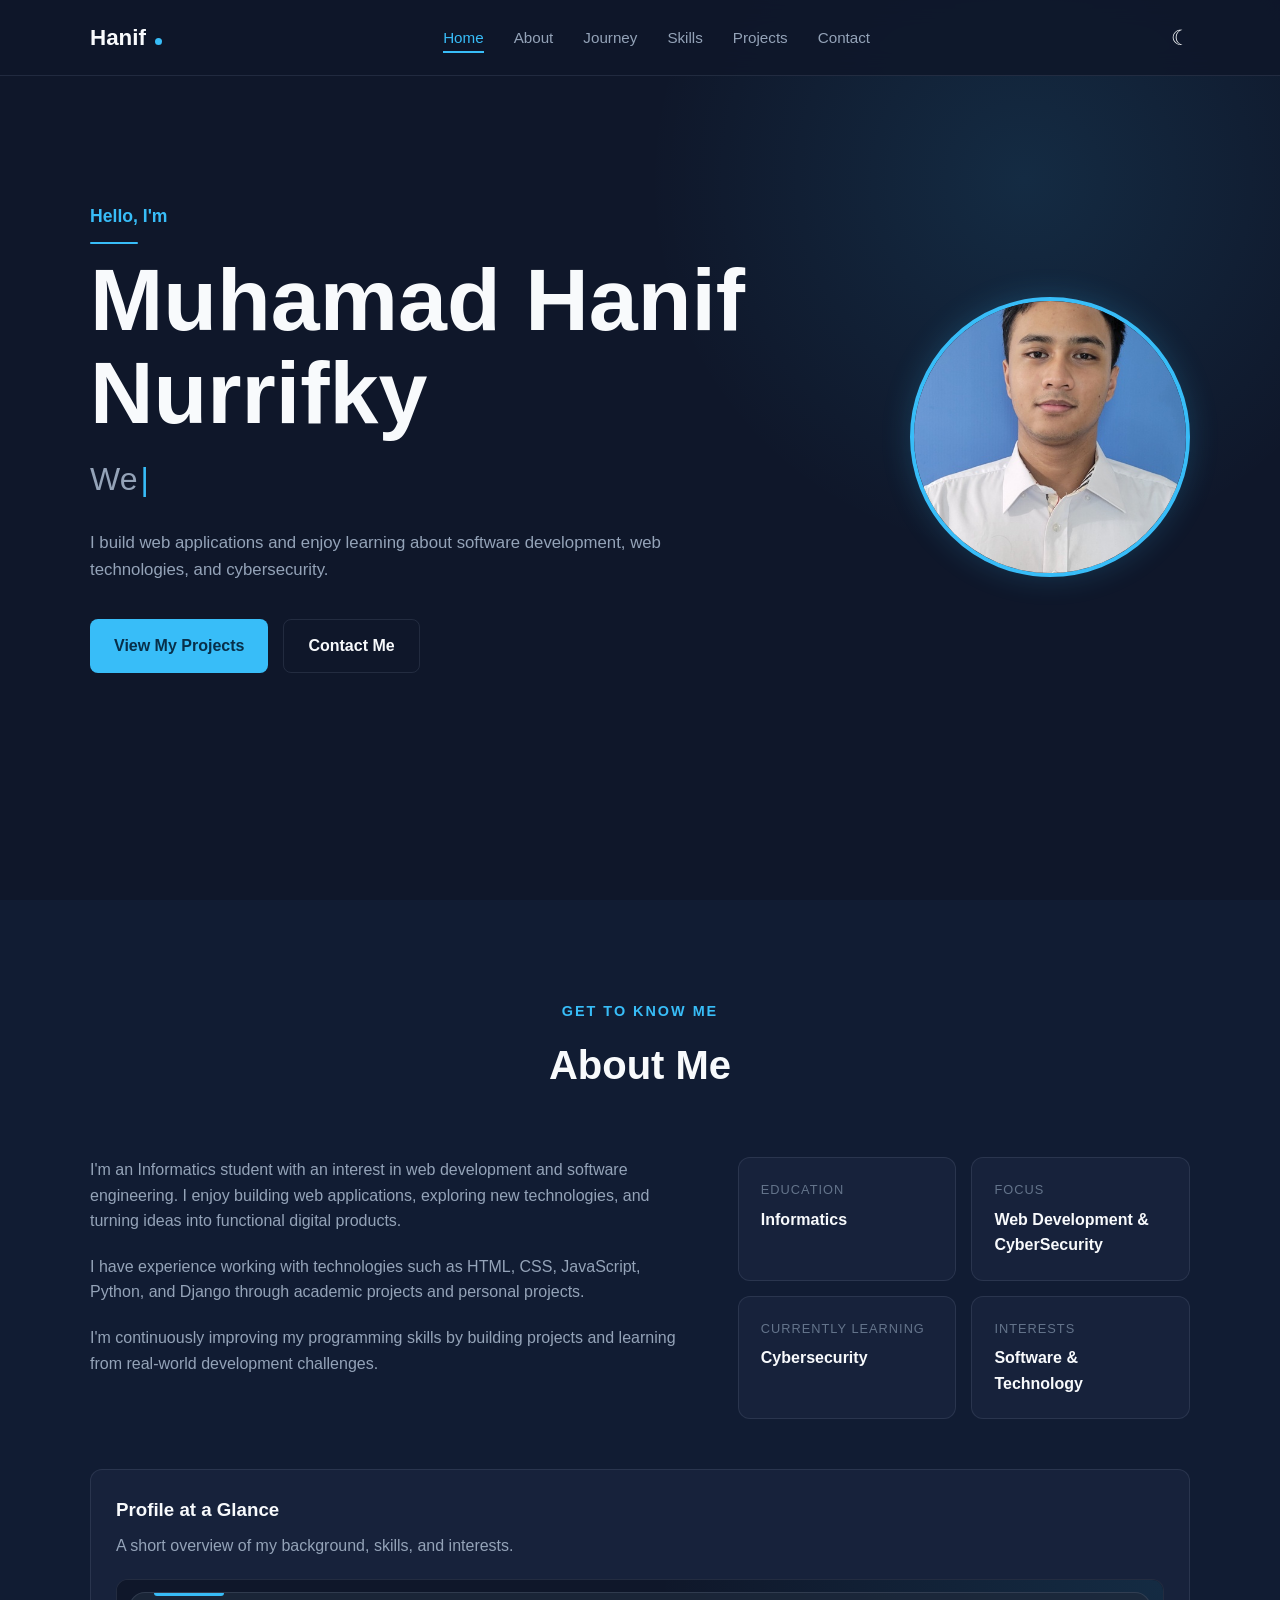
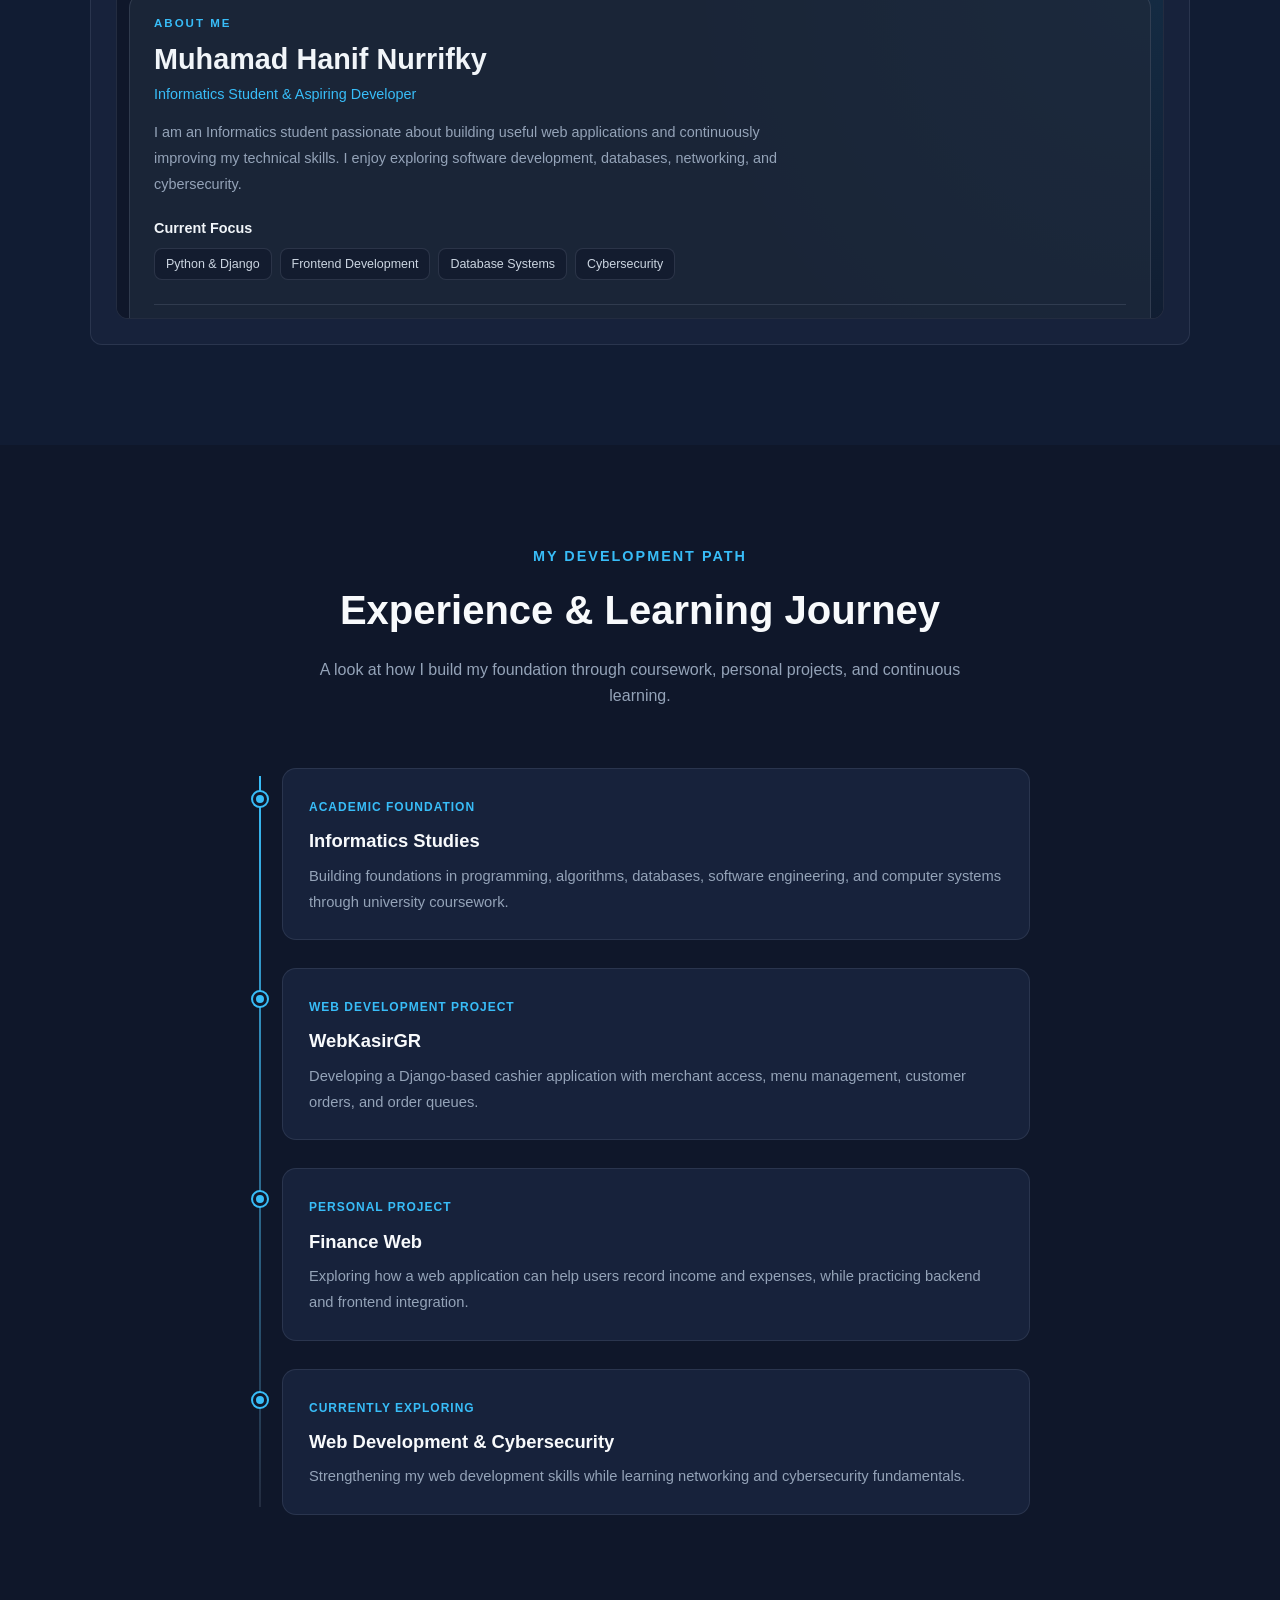
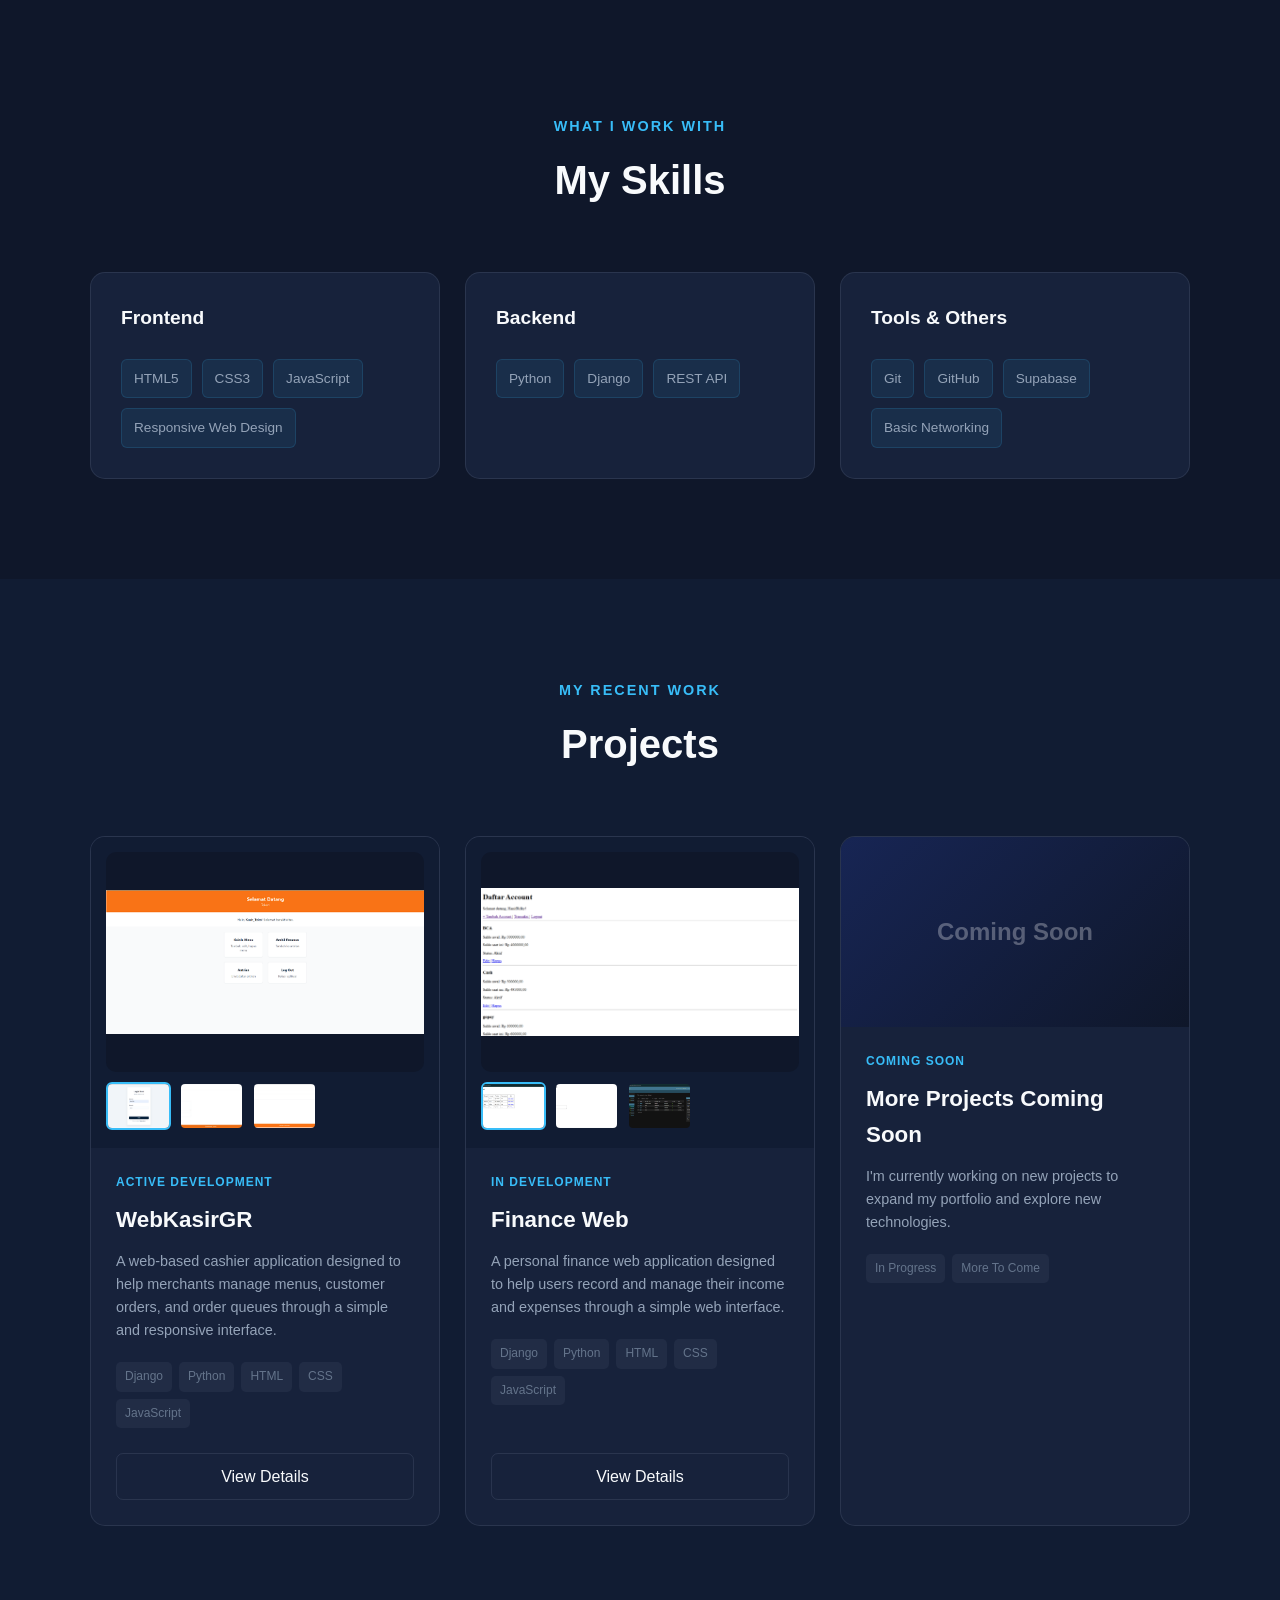
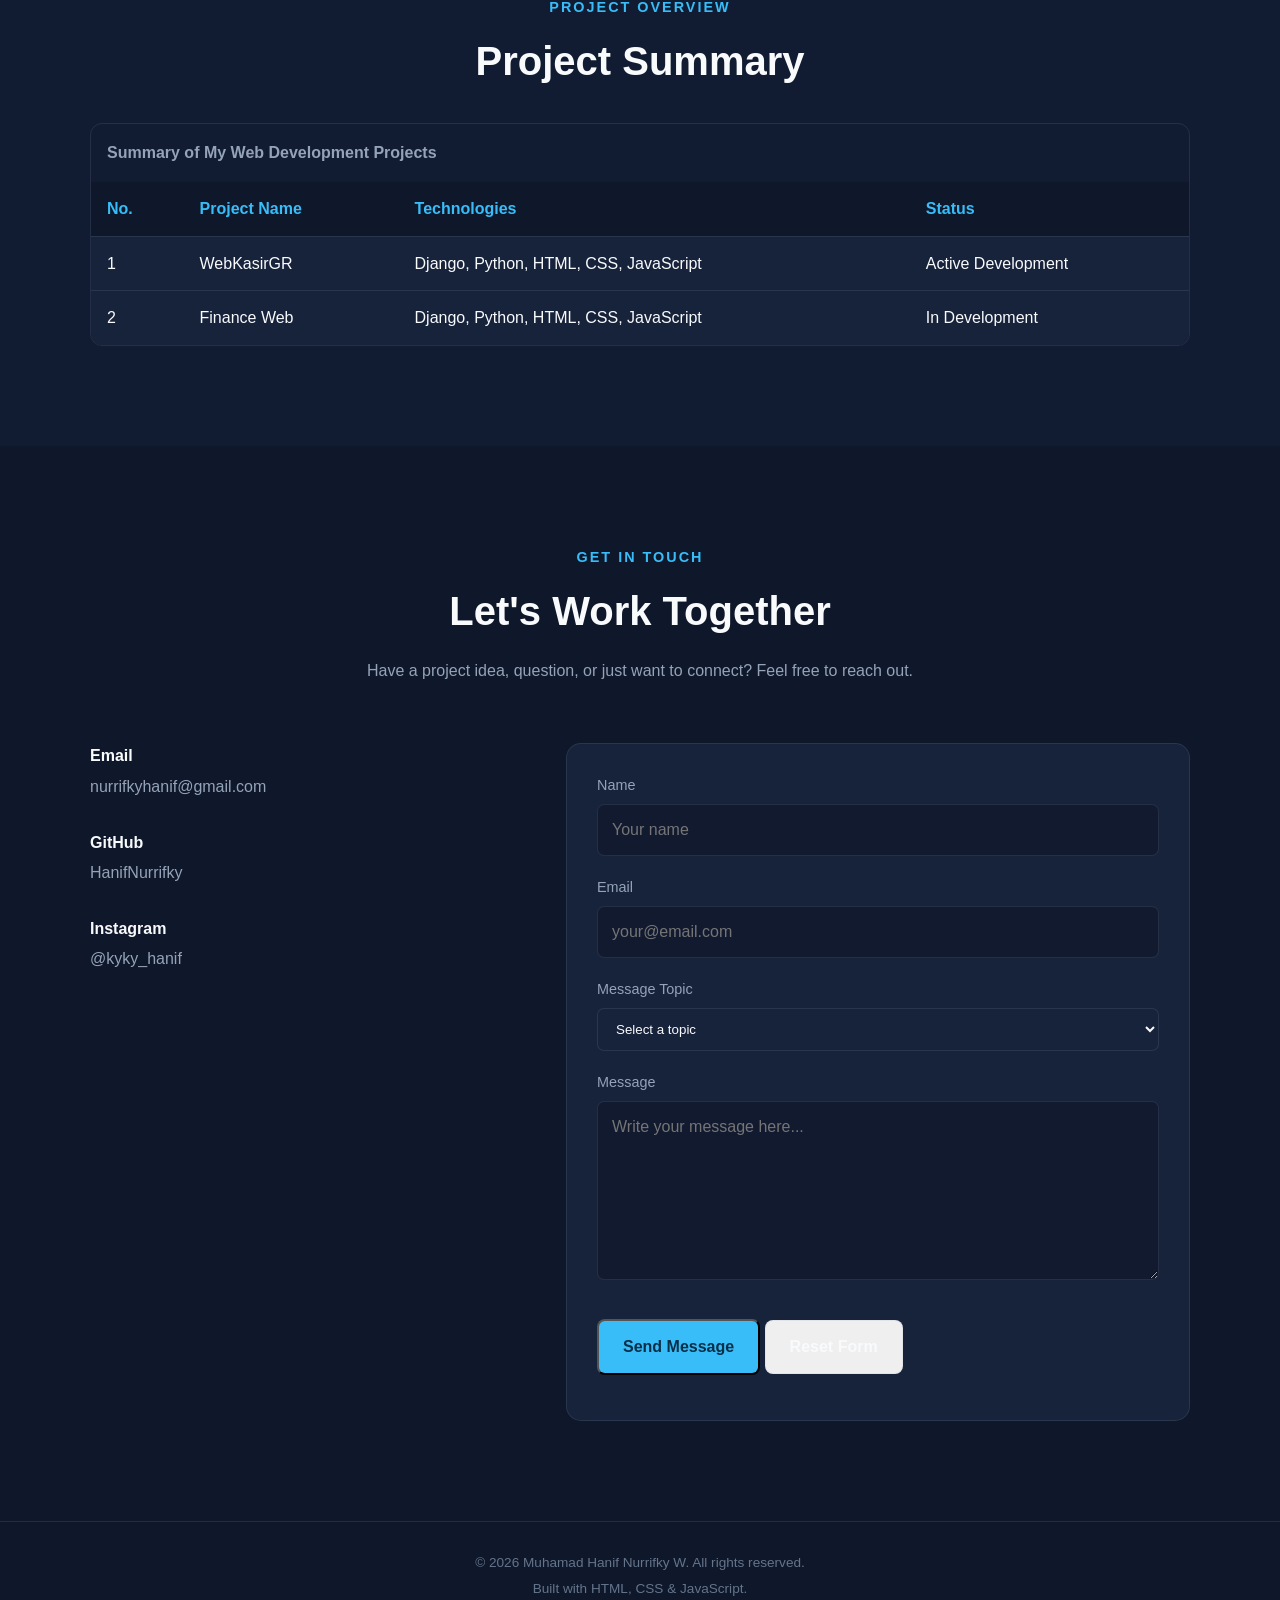
==== commit 934d476d: "Add some animation and JS" ====
--- a/index.html
+++ b/index.html
@@ -6,7 +6,7 @@
 
     <meta name="description" content="Muhamad Hanif Nurrifky W - Informatics Student and Web Developer Portfolio">
 
-    <!--Meta tag untuk informasi penulis dan kata kunci halaman-->>
+    <!-- Meta tag untuk informasi penulis dan kata kunci halaman -->
     <meta name="author" content="Nurrifky Hanif">
     <meta name="keywords" content="Nurrifky Hanif, Portfolio, Informatics, Web Development, Django, Python">
 
@@ -17,6 +17,7 @@
 </head>
 
 <body>
+    <div class="scroll-progress" id="scroll-progress" aria-hidden="true"></div>
 
     <!-- ==================== NAVBAR ==================== -->
     <header class="header">
@@ -40,6 +41,10 @@
                 </li>
 
                 <li>
+                    <a href="#experience" class="nav-link">Journey</a>
+                </li>
+
+                <li>
                     <a href="#skills" class="nav-link">Skills</a>
                 </li>
 
@@ -73,7 +78,7 @@
 
                     <h1>Muhamad Hanif Nurrifky</h1>
 
-                    <h2>Informatics Student</h2>
+                    <h2><span id="typing-text">Informatics Student</span><span class="typing-cursor" aria-hidden="true">|</span></h2>
 
                     <p class="hero-description">
                         I build web applications and enjoy learning about
@@ -215,6 +220,74 @@
 
             </div>
 
+        </section>
+
+
+        <!-- ==================== EXPERIENCE & LEARNING JOURNEY ==================== -->
+        <section id="experience" class="experience section">
+            <div class="container">
+                <div class="section-heading reveal">
+                    <p class="section-label">My Development Path</p>
+                    <h2>Experience & Learning Journey</h2>
+                    <p>
+                        A look at how I build my foundation through coursework,
+                        personal projects, and continuous learning.
+                    </p>
+                </div>
+
+                <div class="timeline">
+                    <article class="timeline-item reveal">
+                        <span class="timeline-marker"></span>
+                        <div class="timeline-card">
+                            <span class="timeline-tag">Academic Foundation</span>
+                            <h3>Informatics Studies</h3>
+                            <p>
+                                Building foundations in programming, algorithms,
+                                databases, software engineering, and computer systems
+                                through university coursework.
+                            </p>
+                        </div>
+                    </article>
+
+                    <article class="timeline-item reveal">
+                        <span class="timeline-marker"></span>
+                        <div class="timeline-card">
+                            <span class="timeline-tag">Web Development Project</span>
+                            <h3>WebKasirGR</h3>
+                            <p>
+                                Developing a Django-based cashier application with
+                                merchant access, menu management, customer orders,
+                                and order queues.
+                            </p>
+                        </div>
+                    </article>
+
+                    <article class="timeline-item reveal">
+                        <span class="timeline-marker"></span>
+                        <div class="timeline-card">
+                            <span class="timeline-tag">Personal Project</span>
+                            <h3>Finance Web</h3>
+                            <p>
+                                Exploring how a web application can help users record
+                                income and expenses, while practicing backend and
+                                frontend integration.
+                            </p>
+                        </div>
+                    </article>
+
+                    <article class="timeline-item reveal">
+                        <span class="timeline-marker"></span>
+                        <div class="timeline-card">
+                            <span class="timeline-tag">Currently Exploring</span>
+                            <h3>Web Development & Cybersecurity</h3>
+                            <p>
+                                Strengthening my web development skills while
+                                learning networking and cybersecurity fundamentals.
+                            </p>
+                        </div>
+                    </article>
+                </div>
+            </div>
         </section>
 
 
@@ -760,6 +833,10 @@
     </main>
 
 
+    <button class="back-to-top" id="back-to-top" aria-label="Back to top" title="Back to top">
+        ↑
+    </button>
+
     <!-- ==================== FOOTER ==================== -->
     <footer class="footer">
 
--- a/css/style.css
+++ b/css/style.css
@@ -1219,3 +1219,263 @@
     }
 }
 
+
+
+/* =========================================================
+   PORTFOLIO ENHANCEMENTS
+   ========================================================= */
+
+/* Reading progress */
+.scroll-progress {
+    position: fixed;
+    top: 0;
+    left: 0;
+    z-index: 3000;
+    width: 0;
+    height: 3px;
+    background: linear-gradient(90deg, var(--accent-color), #818cf8);
+    box-shadow: 0 0 12px rgba(56, 189, 248, 0.45);
+}
+
+/* Hero typing effect */
+.typing-cursor {
+    display: inline-block;
+    margin-left: 3px;
+    color: var(--accent-color);
+    animation: cursorBlink 0.8s steps(2, start) infinite;
+}
+
+@keyframes cursorBlink {
+    to { visibility: hidden; }
+}
+
+.hero-text {
+    position: relative;
+}
+
+.hero-greeting::after {
+    content: "";
+    display: block;
+    width: 48px;
+    height: 2px;
+    margin-top: 12px;
+    background: var(--accent-color);
+    border-radius: 2px;
+}
+
+/* Journey timeline */
+.experience {
+    background: var(--bg-color);
+}
+
+.timeline {
+    position: relative;
+    width: min(780px, 100%);
+    margin: 0 auto;
+    padding-left: 32px;
+}
+
+.timeline::before {
+    content: "";
+    position: absolute;
+    top: 8px;
+    bottom: 8px;
+    left: 9px;
+    width: 2px;
+    background: linear-gradient(
+        to bottom,
+        var(--accent-color),
+        var(--border-color)
+    );
+}
+
+.timeline-item {
+    position: relative;
+    padding-bottom: 28px;
+}
+
+.timeline-item:last-child {
+    padding-bottom: 0;
+}
+
+.timeline-marker {
+    position: absolute;
+    top: 24px;
+    left: -29px;
+    width: 14px;
+    height: 14px;
+    border: 3px solid var(--bg-color);
+    border-radius: 50%;
+    background: var(--accent-color);
+    box-shadow: 0 0 0 2px var(--accent-color);
+}
+
+.timeline-card {
+    padding: 24px 26px;
+    border: 1px solid var(--border-color);
+    border-radius: 14px;
+    background: var(--card-color);
+    transition: transform var(--transition), border-color var(--transition),
+                box-shadow var(--transition);
+}
+
+.timeline-card:hover {
+    transform: translateX(5px);
+    border-color: rgba(56, 189, 248, 0.45);
+    box-shadow: 0 12px 30px rgba(0, 0, 0, 0.12);
+}
+
+.timeline-tag {
+    display: inline-block;
+    margin-bottom: 9px;
+    color: var(--accent-color);
+    font-size: 0.75rem;
+    font-weight: 700;
+    letter-spacing: 1px;
+    text-transform: uppercase;
+}
+
+.timeline-card h3 {
+    margin-bottom: 8px;
+    font-size: 1.15rem;
+}
+
+.timeline-card p {
+    color: var(--text-secondary);
+    font-size: 0.92rem;
+    line-height: 1.75;
+}
+
+/* Scroll reveal */
+.reveal {
+    opacity: 0;
+    transform: translateY(24px);
+    transition: opacity 0.65s ease, transform 0.65s ease;
+}
+
+.reveal.is-visible {
+    opacity: 1;
+    transform: translateY(0);
+}
+
+/* Better navigation state */
+.nav-link.active {
+    color: var(--accent-color);
+}
+
+.nav-link {
+    position: relative;
+}
+
+.nav-link::after {
+    content: "";
+    position: absolute;
+    right: 0;
+    bottom: -7px;
+    left: 0;
+    height: 2px;
+    background: var(--accent-color);
+    transform: scaleX(0);
+    transform-origin: left;
+    transition: transform 0.25s ease;
+}
+
+.nav-link.active::after,
+.nav-link:hover::after {
+    transform: scaleX(1);
+}
+
+/* Back to top */
+.back-to-top {
+    position: fixed;
+    right: 24px;
+    bottom: 24px;
+    z-index: 900;
+    width: 44px;
+    height: 44px;
+    border: 1px solid var(--border-color);
+    border-radius: 12px;
+    background: var(--card-color);
+    color: var(--text-primary);
+    font-size: 1.35rem;
+    cursor: pointer;
+    opacity: 0;
+    visibility: hidden;
+    transform: translateY(10px);
+    transition: 0.25s ease;
+    box-shadow: 0 8px 24px rgba(0, 0, 0, 0.18);
+}
+
+.back-to-top.visible {
+    opacity: 1;
+    visibility: visible;
+    transform: translateY(0);
+}
+
+.back-to-top:hover {
+    border-color: var(--accent-color);
+    background: var(--accent-color);
+    color: #082f49;
+}
+
+/* Slightly richer project card image interaction */
+.project-gallery .gallery-main img {
+    transition: transform 0.45s ease, filter 0.45s ease;
+}
+
+.project-card:hover .gallery-main img {
+    transform: scale(1.035);
+}
+
+/* Form controls should match in both themes */
+.form-group select {
+    background-color: var(--card-color);
+    color: var(--text-primary);
+}
+
+body.light-mode .form-group select {
+    background-color: #ffffff;
+    color: var(--text-primary);
+}
+
+body.light-mode .timeline-card {
+    background-color: #ffffff;
+}
+
+@media (max-width: 700px) {
+    .timeline {
+        padding-left: 27px;
+    }
+
+    .timeline-marker {
+        left: -24px;
+    }
+
+    .timeline-card {
+        padding: 20px;
+    }
+
+    .back-to-top {
+        right: 16px;
+        bottom: 16px;
+    }
+}
+
+@media (prefers-reduced-motion: reduce) {
+    html {
+        scroll-behavior: auto;
+    }
+
+    *,
+    *::before,
+    *::after {
+        animation-duration: 0.01ms !important;
+        animation-iteration-count: 1 !important;
+        transition-duration: 0.01ms !important;
+    }
+
+    .reveal {
+        opacity: 1;
+        transform: none;
+    }
+}
